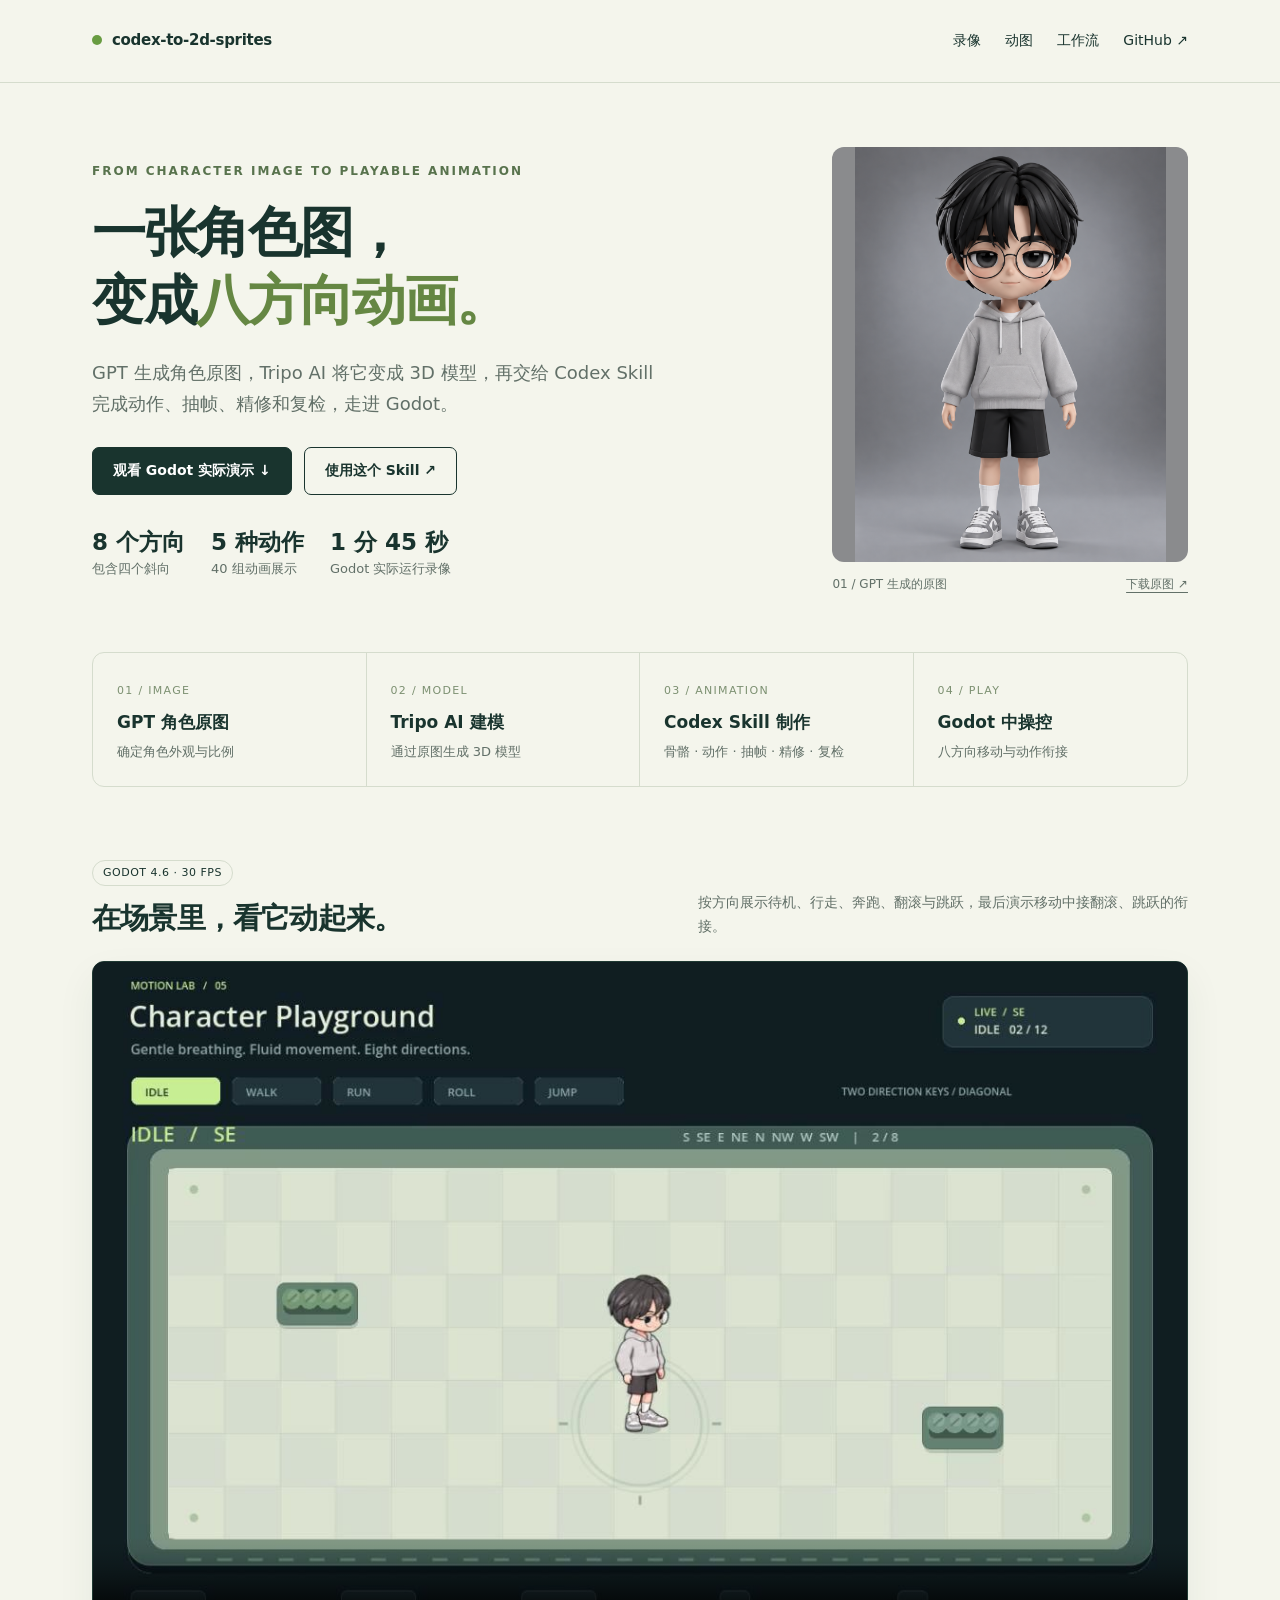
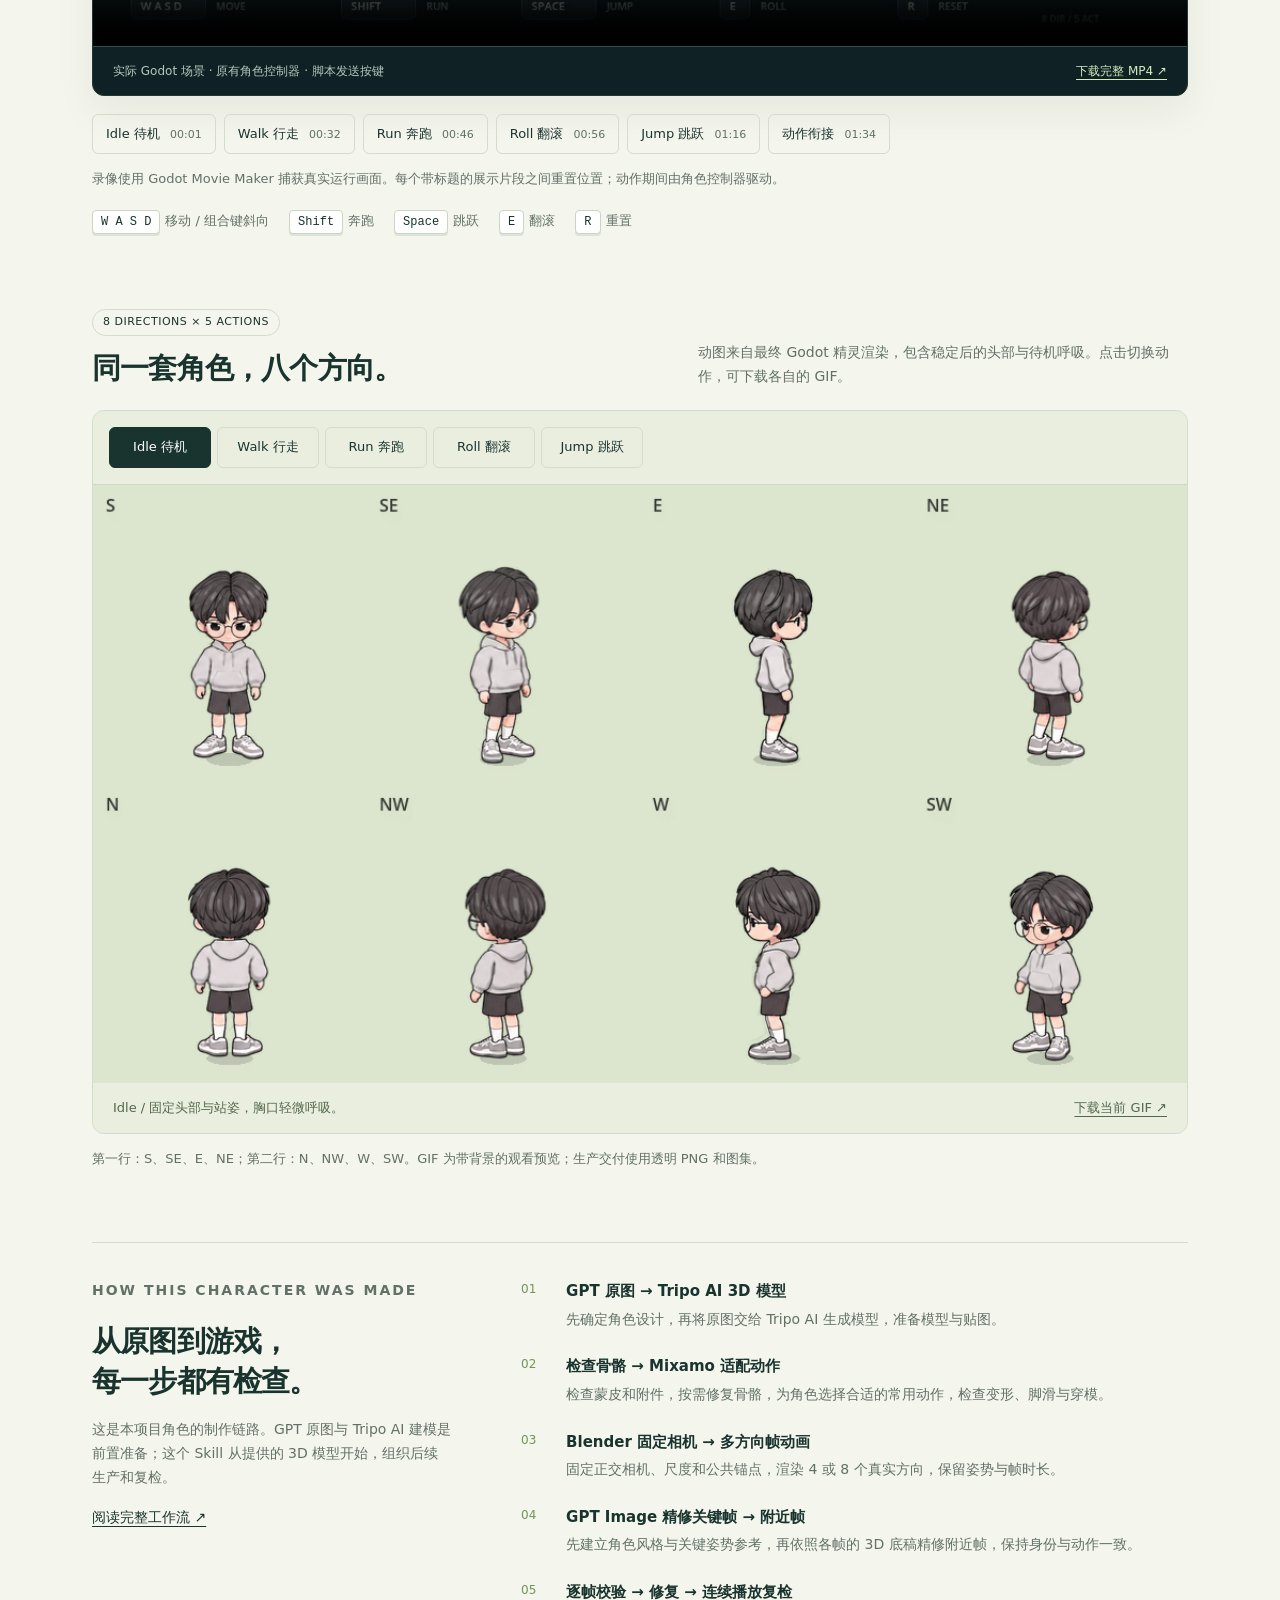
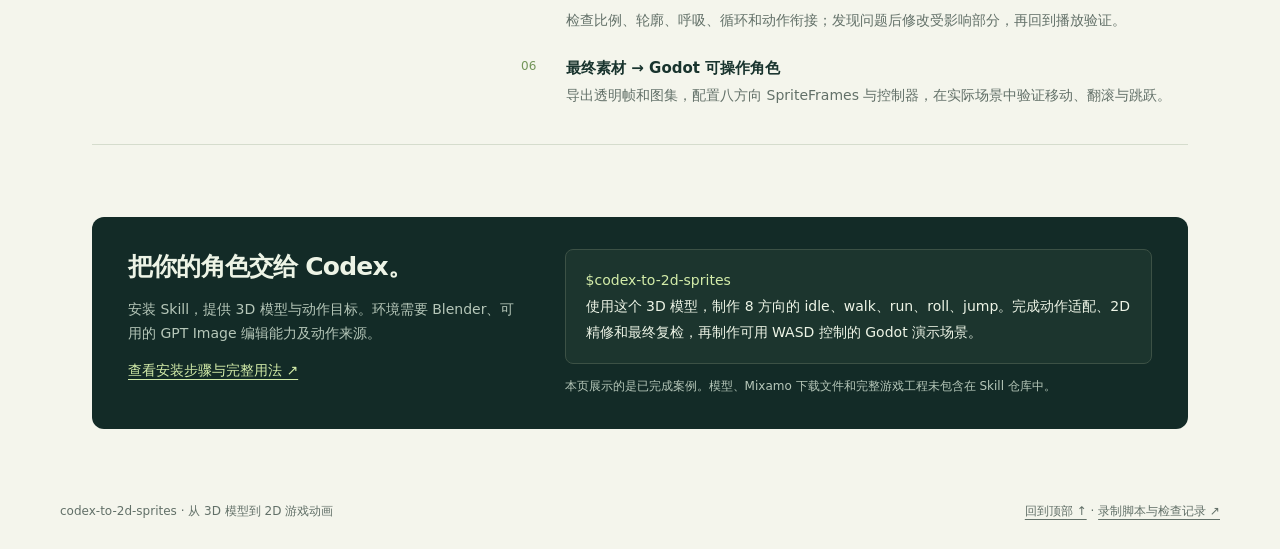
==== docs/index.html @ c80ddc54 "Show GPT-to-Godot workflow with original art, eight-direction GIFs and recorded gameplay" ====
<!doctype html>
<html lang="zh-CN">
<head>
  <meta charset="utf-8">
  <meta name="viewport" content="width=device-width, initial-scale=1">
  <meta name="description" content="从 GPT 角色原图、Tripo AI 3D 模型，到 Codex Skill 制作的八方向动画与 Godot 实际运行录像。">
  <meta name="theme-color" content="#142a27">
  <title>一张角色图，到八方向动画 · codex-to-2d-sprites</title>
  <style>
    :root{color-scheme:light;--paper:#f4f5ec;--ink:#19342e;--muted:#627068;--line:#d5dccd;--green:#c8ee93;--dark:#132b27}
    *{box-sizing:border-box}html{scroll-behavior:smooth;scroll-padding-top:24px}body{margin:0;background:var(--paper);color:var(--ink);font:16px/1.7 system-ui,-apple-system,"Segoe UI","Microsoft YaHei",sans-serif}
    a{color:inherit;text-underline-offset:4px}button,a{-webkit-tap-highlight-color:transparent}button{font:inherit;cursor:pointer}button:focus-visible,a:focus-visible{outline:3px solid #53842b;outline-offset:5px}
    .wrap{max-width:1160px;margin:auto;padding:0 32px}header{border-bottom:1px solid var(--line)}nav{display:flex;align-items:center;justify-content:space-between;gap:20px;min-height:82px}.brand{font-size:15px;font-weight:750;text-decoration:none;letter-spacing:-.3px}.brand span{display:inline-block;width:10px;height:10px;border-radius:50%;background:#689c41;margin-right:10px}nav .links{display:flex;gap:24px;font-size:14px}nav .links a{text-decoration:none}
    .hero{display:grid;grid-template-columns:1.3fr .7fr;align-items:center;gap:80px;padding:64px 0 58px}.eyebrow{font-size:12px;letter-spacing:2px;text-transform:uppercase;font-weight:750;color:#58734d;margin:0 0 18px}h1{font-size:clamp(34px,4.3vw,54px);line-height:1.25;letter-spacing:-2px;margin:0 0 24px;font-weight:760}h1 span{color:#658743}.lead{font-size:18px;color:var(--muted);max-width:580px;margin:0 0 25px}.actions{display:flex;flex-wrap:wrap;gap:12px;margin-top:28px}.button{display:inline-flex;align-items:center;justify-content:center;padding:11px 20px;border:1px solid var(--ink);border-radius:7px;text-decoration:none;font-weight:650;font-size:14px}.button.primary{background:var(--ink);color:white}.button:hover{transform:translateY(-1px)}
    .original{margin:0;position:relative}.original img{display:block;width:100%;max-height:415px;object-fit:contain;border-radius:12px;background:#8a8b8d}.original figcaption{display:flex;justify-content:space-between;gap:12px;font-size:12px;color:var(--muted);padding-top:12px}.facts{display:flex;gap:26px;margin-top:31px;font-size:13px;color:var(--muted)}.facts b{display:block;font-size:23px;line-height:1.4;color:var(--ink);font-weight:700}
    .pipeline{display:grid;grid-template-columns:repeat(4,1fr);border:1px solid var(--line);border-radius:12px;margin-bottom:70px;overflow:hidden}.step{padding:22px 24px;border-right:1px solid var(--line)}.step:last-child{border:0}.step small{font-size:11px;color:#7c9071;letter-spacing:1.3px}.step h3{font-size:17px;margin:5px 0}.step p{font-size:13px;color:var(--muted);margin:0}
    section{margin-bottom:72px}.section-head{display:flex;align-items:end;justify-content:space-between;gap:24px;margin-bottom:22px}h2{font-size:29px;letter-spacing:-.8px;line-height:1.4;margin:0}.section-head p{color:var(--muted);font-size:14px;margin:0;max-width:490px}.badge{display:inline-block;border:1px solid var(--line);border-radius:30px;padding:3px 10px;font-size:11px;letter-spacing:.5px;margin-bottom:12px}
    .player{overflow:hidden;background:#102126;border-radius:12px;border:1px solid #1f3932;box-shadow:0 16px 38px #183c2810}video{display:block;width:100%;aspect-ratio:8/5;background:#102126}.video-bar{display:flex;justify-content:space-between;gap:20px;padding:14px 20px;color:#b5c8bc;font-size:12px;border-top:1px solid #355049}.video-bar a{color:#d4edb9}.chapters{display:flex;flex-wrap:wrap;gap:8px;margin-top:18px}.chapters button,.tabs button{border:1px solid var(--line);background:transparent;color:var(--ink);border-radius:6px;padding:8px 13px;font-size:13px}.chapters button:hover,.tabs button:hover{background:#e6edd9}.chapters button span{color:var(--muted);margin-left:6px;font-size:11px}.note{font-size:13px;color:var(--muted);margin:14px 0 0}
    .gallery{background:#dce5ce;border:1px solid var(--line);border-radius:12px;overflow:hidden}.tabs{display:flex;gap:6px;flex-wrap:wrap;padding:16px;background:#e9eedf;border-bottom:1px solid #cdd9c0}.tabs button{min-width:102px}.tabs button[aria-pressed="true"]{background:var(--ink);color:white;border-color:var(--ink)}.preview{display:block;width:100%;height:auto;aspect-ratio:1024/560;object-fit:contain}.gallery-footer{display:flex;justify-content:space-between;gap:20px;padding:14px 20px;background:#e9eedf;font-size:13px;color:#53684c}.gallery-footer p{margin:0}.keys{display:flex;gap:20px;flex-wrap:wrap;font-size:13px;color:var(--muted);margin-top:20px}kbd{display:inline-block;font:12px ui-monospace,monospace;color:var(--ink);border:1px solid #cbd5c3;background:white;border-radius:4px;padding:4px 8px;box-shadow:0 2px #dde3d6;margin-right:5px}
    .workflow{display:grid;grid-template-columns:.7fr 1.3fr;gap:70px;padding:36px 0;border-top:1px solid var(--line);border-bottom:1px solid var(--line)}.workflow h2{margin-bottom:16px}.workflow p{color:var(--muted);font-size:14px}.workflow ol{list-style:none;padding:0;margin:0;counter-reset:stage}.workflow li{counter-increment:stage;position:relative;padding:0 0 23px 45px;font-size:14px}.workflow li:last-child{padding-bottom:0}.workflow li:before{content:counter(stage,decimal-leading-zero);position:absolute;left:0;top:0;font-size:12px;color:#739559}.workflow li strong{font-size:15px}.workflow li p{margin:3px 0 0}.workflow a{font-size:14px}
    .start{background:var(--dark);color:#edf4e6;border-radius:12px;padding:32px 36px;display:grid;grid-template-columns:.8fr 1.2fr;gap:45px}.start h2{font-size:25px}.start p{color:#b6c7b9;font-size:14px;margin-bottom:0}.prompt{border:1px solid #3c5145;background:#1c352e;border-radius:8px;padding:18px 20px;font-size:14px;line-height:1.85}.prompt code{font:inherit;color:#d3eca9}.start a{color:#d3eca9}.small{font-size:12px!important}.foot{padding:0 0 28px;display:flex;justify-content:space-between;gap:20px;font-size:12px;color:var(--muted)}
    @media(max-width:800px){.wrap{padding:0 22px}.hero{gap:30px;grid-template-columns:1.15fr .85fr;padding:42px 0}.lead{font-size:16px}.facts{gap:18px}.pipeline{grid-template-columns:repeat(2,1fr);margin-bottom:48px}.step:nth-child(2){border-right:0}.step:nth-child(-n+2){border-bottom:1px solid var(--line)}.workflow{gap:32px}.start{gap:25px;padding:28px}.section-head{align-items:start}.section-head p{max-width:360px}section{margin-bottom:50px}}
    @media(max-width:570px){.wrap{padding:0 18px}nav{min-height:70px;gap:10px}.brand{font-size:12px}nav .links{gap:12px;font-size:12px}nav .links .optional{display:none}.hero{grid-template-columns:1fr;gap:32px;padding:34px 0}.original{max-width:300px;margin:auto}.original img{max-height:350px}.facts{justify-content:space-between}.pipeline{margin-bottom:44px}.step{padding:16px}.step h3{font-size:15px}.section-head{display:block}.section-head p{margin-top:10px}h2{font-size:25px}.video-bar{padding:12px;flex-wrap:wrap;gap:5px}.chapters button{padding:7px 9px}.tabs{padding:10px;gap:5px}.tabs button{min-width:0;padding:8px 10px}.gallery-footer{padding:12px;display:block}.gallery-footer a{display:inline-block;margin-top:6px}.keys{gap:12px}.workflow,.start{grid-template-columns:1fr;gap:24px}.start{padding:24px}.foot{flex-direction:column;gap:4px}h1{letter-spacing:-1px}}
    @media(prefers-reduced-motion:reduce){html{scroll-behavior:auto}.button:hover{transform:none}}
  </style>
</head>
<body>
<header><nav class="wrap" aria-label="主导航"><a class="brand" href="#"><span></span>codex-to-2d-sprites</a><div class="links"><a href="#video">录像</a><a href="#animations">动图</a><a class="optional" href="#workflow">工作流</a><a href="https://github.com/zhangrlll/codex-to-2d-sprites">GitHub ↗</a></div></nav></header>
<main class="wrap">
  <div class="hero">
    <div><p class="eyebrow">From character image to playable animation</p><h1>一张角色图，<br>变成<span>八方向动画。</span></h1><p class="lead">GPT 生成角色原图，Tripo AI 将它变成 3D 模型，再交给 Codex Skill 完成动作、抽帧、精修和复检，走进 Godot。</p><div class="actions"><a class="button primary" href="#video">观看 Godot 实际演示 ↓</a><a class="button" href="https://github.com/zhangrlll/codex-to-2d-sprites#2-整个-skill-的用法">使用这个 Skill ↗</a></div><div class="facts"><div><b>8 个方向</b>包含四个斜向</div><div><b>5 种动作</b>40 组动画展示</div><div><b>1 分 45 秒</b>Godot 实际运行录像</div></div></div>
    <figure class="original"><a href="media/gpt-character-original.png" title="查看 GPT 生成的原图"><img src="media/gpt-character-original.png" width="1086" height="1448" alt="GPT 生成的角色原图：黑发眼镜男孩，灰色卫衣、黑色短裤与运动鞋"></a><figcaption><span>01 / GPT 生成的原图</span><a href="media/gpt-character-original.png" download>下载原图 ↗</a></figcaption></figure>
  </div>
  <div class="pipeline" aria-label="完整制作链路"><div class="step"><small>01 / IMAGE</small><h3>GPT 角色原图</h3><p>确定角色外观与比例</p></div><div class="step"><small>02 / MODEL</small><h3>Tripo AI 建模</h3><p>通过原图生成 3D 模型</p></div><div class="step"><small>03 / ANIMATION</small><h3>Codex Skill 制作</h3><p>骨骼 · 动作 · 抽帧 · 精修 · 复检</p></div><div class="step"><small>04 / PLAY</small><h3>Godot 中操控</h3><p>八方向移动与动作衔接</p></div></div>
  <section id="video" aria-labelledby="video-title">
    <div class="section-head"><div><span class="badge">GODOT 4.6 · 30 FPS</span><h2 id="video-title">在场景里，看它动起来。</h2></div><p>按方向展示待机、行走、奔跑、翻滚与跳跃，最后演示移动中接翻滚、跳跃的衔接。</p></div>
    <div class="player"><video id="demo-video" controls playsinline preload="metadata" poster="media/godot-poster.jpg" aria-label="Godot 八方向五动作演示录像"><source src="media/godot-eight-directions.mp4" type="video/mp4">浏览器无法播放时，请<a href="media/godot-eight-directions.mp4">下载 MP4 录像</a>。</video><div class="video-bar"><span>实际 Godot 场景 · 原有角色控制器 · 脚本发送按键</span><a href="media/godot-eight-directions.mp4" download>下载完整 MP4 ↗</a></div></div>
    <div class="chapters" aria-label="跳转到录像章节"><button data-seek="1.467">Idle 待机 <span>00:01</span></button><button data-seek="32.133">Walk 行走 <span>00:32</span></button><button data-seek="46.8">Run 奔跑 <span>00:46</span></button><button data-seek="56.667">Roll 翻滚 <span>00:56</span></button><button data-seek="76.133">Jump 跳跃 <span>01:16</span></button><button data-seek="94">动作衔接 <span>01:34</span></button></div>
    <p class="note" id="video-note" aria-live="polite">录像使用 Godot Movie Maker 捕获真实运行画面。每个带标题的展示片段之间重置位置；动作期间由角色控制器驱动。</p>
    <div class="keys" aria-label="Godot 场景操作说明"><span><kbd>W A S D</kbd>移动 / 组合键斜向</span><span><kbd>Shift</kbd>奔跑</span><span><kbd>Space</kbd>跳跃</span><span><kbd>E</kbd>翻滚</span><span><kbd>R</kbd>重置</span></div>
  </section>
  <section id="animations" aria-labelledby="animation-title">
    <div class="section-head"><div><span class="badge">8 DIRECTIONS × 5 ACTIONS</span><h2 id="animation-title">同一套角色，八个方向。</h2></div><p>动图来自最终 Godot 精灵渲染，包含稳定后的头部与待机呼吸。点击切换动作，可下载各自的 GIF。</p></div>
    <div class="gallery"><div class="tabs" role="group" aria-label="选择预览动作"><button data-action="idle" aria-pressed="true">Idle 待机</button><button data-action="walk" aria-pressed="false">Walk 行走</button><button data-action="run" aria-pressed="false">Run 奔跑</button><button data-action="roll" aria-pressed="false">Roll 翻滚</button><button data-action="jump" aria-pressed="false">Jump 跳跃</button></div><img id="animation-preview" class="preview" src="media/idle-8-directions.gif" width="1024" height="560" alt="Idle 待机动画：S、SE、E、NE、N、NW、W、SW 八个方向" loading="lazy"><div class="gallery-footer"><p id="animation-note" aria-live="polite">Idle / 固定头部与站姿，胸口轻微呼吸。</p><a id="gif-download" href="media/idle-8-directions.gif" download>下载当前 GIF ↗</a></div></div>
    <p class="note">第一行：S、SE、E、NE；第二行：N、NW、W、SW。GIF 为带背景的观看预览；生产交付使用透明 PNG 和图集。</p>
    <noscript><p>查看其他动图：<a href="media/walk-8-directions.gif">行走</a> · <a href="media/run-8-directions.gif">奔跑</a> · <a href="media/roll-8-directions.gif">翻滚</a> · <a href="media/jump-8-directions.gif">跳跃</a></p></noscript>
  </section>
  <section class="workflow" id="workflow" aria-labelledby="workflow-title"><div><p class="eyebrow">How this character was made</p><h2 id="workflow-title">从原图到游戏，<br>每一步都有检查。</h2><p>这是本项目角色的制作链路。GPT 原图与 Tripo AI 建模是前置准备；这个 Skill 从提供的 3D 模型开始，组织后续生产和复检。</p><a href="https://github.com/zhangrlll/codex-to-2d-sprites#1-整个-skill-的工作流程">阅读完整工作流 ↗</a></div><ol><li><strong>GPT 原图 → Tripo AI 3D 模型</strong><p>先确定角色设计，再将原图交给 Tripo AI 生成模型，准备模型与贴图。</p></li><li><strong>检查骨骼 → Mixamo 适配动作</strong><p>检查蒙皮和附件，按需修复骨骼，为角色选择合适的常用动作，检查变形、脚滑与穿模。</p></li><li><strong>Blender 固定相机 → 多方向帧动画</strong><p>固定正交相机、尺度和公共锚点，渲染 4 或 8 个真实方向，保留姿势与帧时长。</p></li><li><strong>GPT Image 精修关键帧 → 附近帧</strong><p>先建立角色风格与关键姿势参考，再依照各帧的 3D 底稿精修附近帧，保持身份与动作一致。</p></li><li><strong>逐帧校验 → 修复 → 连续播放复检</strong><p>检查比例、轮廓、呼吸、循环和动作衔接；发现问题后修改受影响部分，再回到播放验证。</p></li><li><strong>最终素材 → Godot 可操作角色</strong><p>导出透明帧和图集，配置八方向 SpriteFrames 与控制器，在实际场景中验证移动、翻滚与跳跃。</p></li></ol></section>
  <section class="start" id="use"><div><h2>把你的角色交给 Codex。</h2><p>安装 Skill，提供 3D 模型与动作目标。环境需要 Blender、可用的 GPT Image 编辑能力及动作来源。</p><p><a href="https://github.com/zhangrlll/codex-to-2d-sprites#2-整个-skill-的用法">查看安装步骤与完整用法 ↗</a></p></div><div><div class="prompt"><code>$codex-to-2d-sprites</code><br>使用这个 3D 模型，制作 8 方向的 idle、walk、run、roll、jump。完成动作适配、2D 精修和最终复检，再制作可用 WASD 控制的 Godot 演示场景。</div><p class="small">本页展示的是已完成案例。模型、Mixamo 下载文件和完整游戏工程未包含在 Skill 仓库中。</p></div></section>
</main>
<footer class="wrap foot"><span>codex-to-2d-sprites · 从 3D 模型到 2D 游戏动画</span><span><a href="#">回到顶部 ↑</a> · <a href="https://github.com/zhangrlll/codex-to-2d-sprites/tree/main/examples/recording">录制脚本与检查记录 ↗</a></span></footer>
<script>
  const video = document.getElementById('demo-video');
  for (const button of document.querySelectorAll('[data-seek]')) {
    button.addEventListener('click', () => {
      const seek = () => { video.currentTime = Number(button.dataset.seek); video.play().catch(() => { document.getElementById('video-note').textContent = '已跳转到所选章节，点击视频播放按钮即可观看。'; }); };
      if (video.readyState >= 1) seek(); else { video.addEventListener('loadedmetadata', seek, {once: true}); video.load(); }
    });
  }
  const names = {idle:'Idle 待机',walk:'Walk 行走',run:'Run 奔跑',roll:'Roll 翻滚',jump:'Jump 跳跃'};
  const notes = {idle:'Idle / 固定头部与站姿，胸口轻微呼吸。',walk:'Walk / 八方向步态，稳定头部比例与颈部连接。',run:'Run / 八方向奔跑，保留原始动作节奏。',roll:'Roll / 完整翻滚动作；移动中的精简衔接见录像。',jump:'Jump / 起跳、腾空与落地；移动中的精简衔接见录像。'};
  for (const button of document.querySelectorAll('[data-action]')) {
    button.addEventListener('click', () => {
      const action = button.dataset.action;
      for (const item of document.querySelectorAll('[data-action]')) item.setAttribute('aria-pressed', String(item === button));
      const preview = document.getElementById('animation-preview');
      preview.src = `media/${action}-8-directions.gif`;
      preview.alt = `${names[action]}动画：S、SE、E、NE、N、NW、W、SW 八个方向`;
      document.getElementById('animation-note').textContent = notes[action];
      document.getElementById('gif-download').href = preview.src;
    });
  }
</script>
</body>
</html>
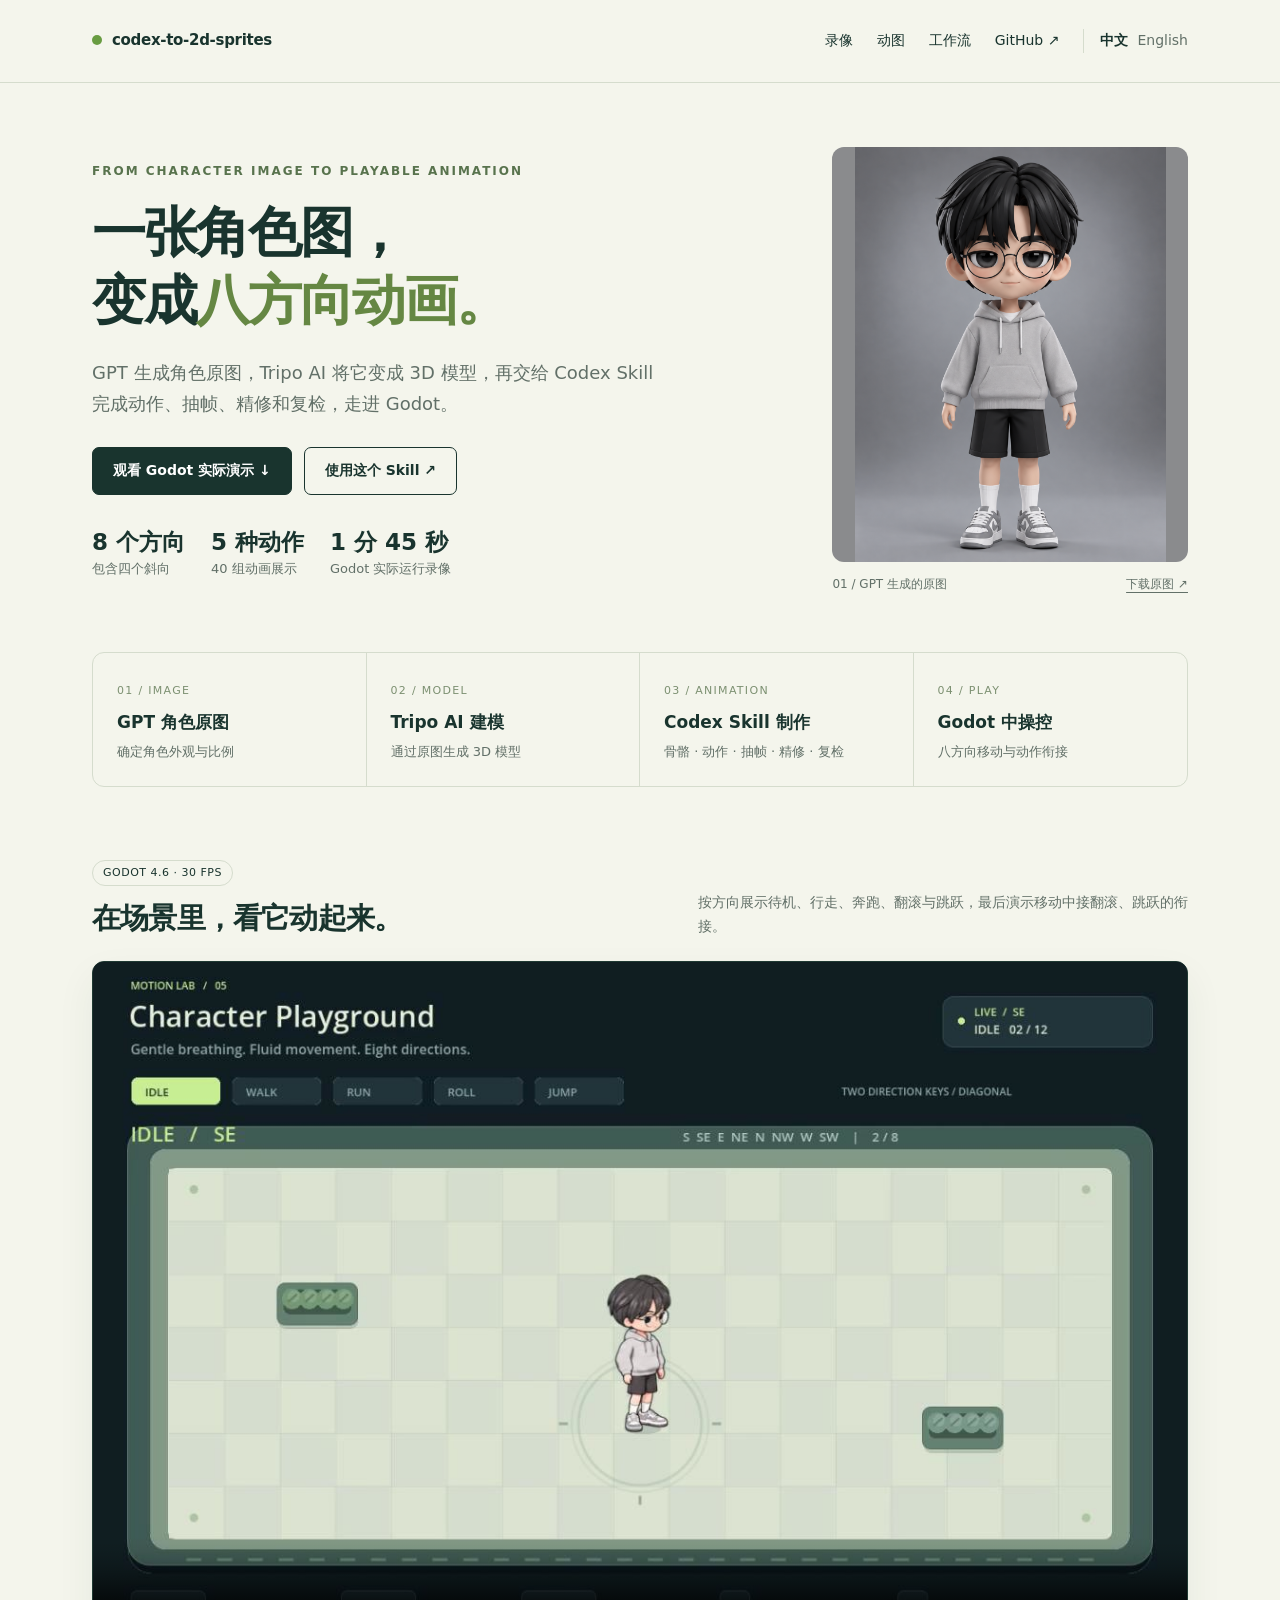
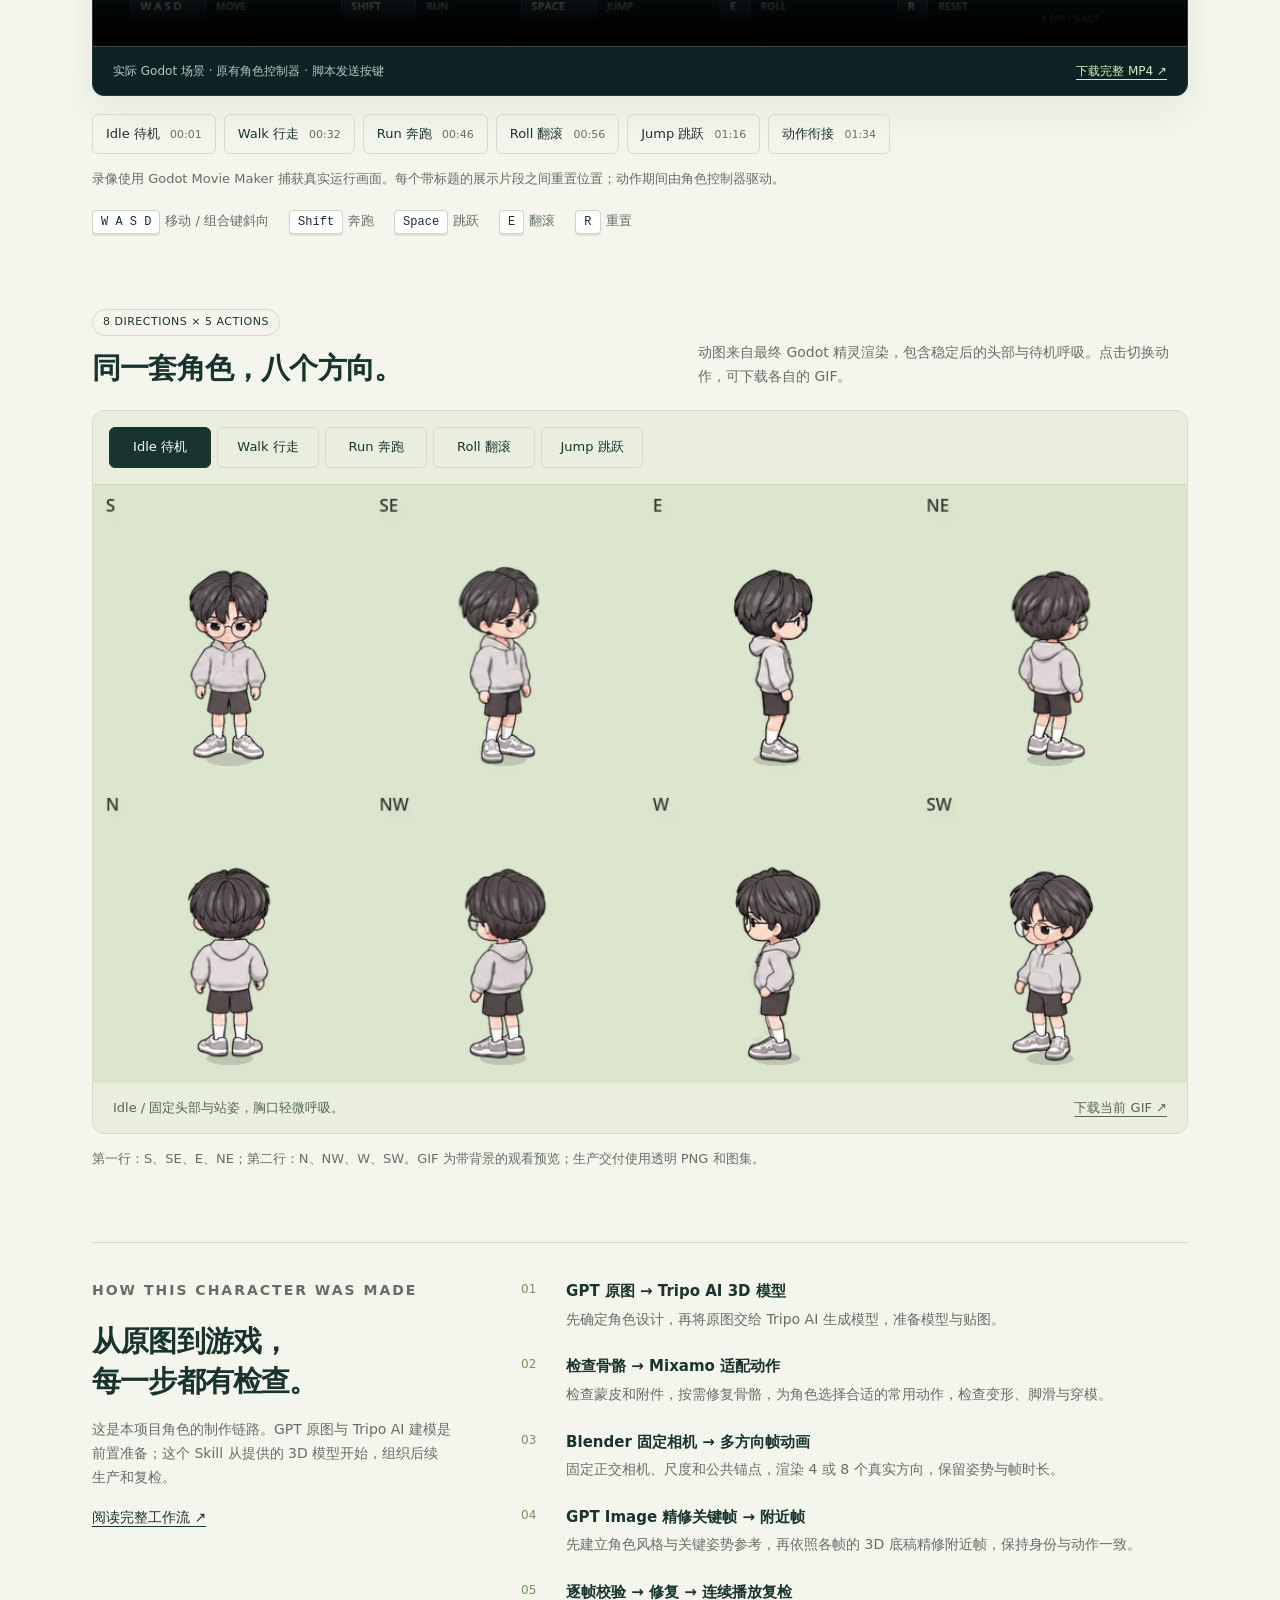
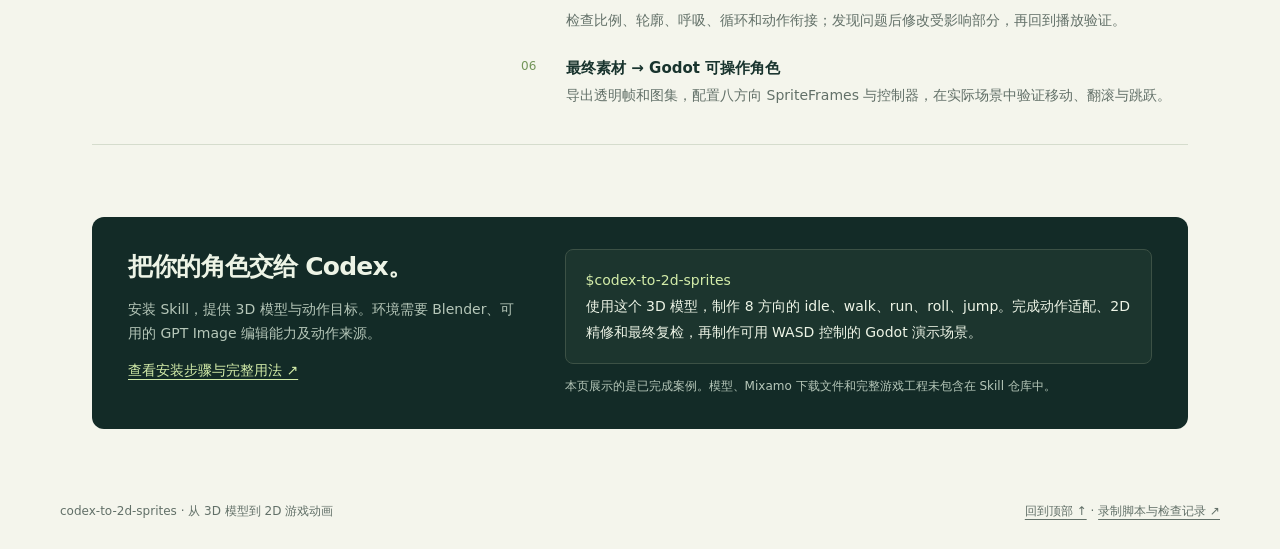
==== commit f5a0727b: "Add English showcase and documentation with Chinese-English language switching" ====
--- a/docs/index.html
+++ b/docs/index.html
@@ -6,26 +6,13 @@
   <meta name="description" content="从 GPT 角色原图、Tripo AI 3D 模型，到 Codex Skill 制作的八方向动画与 Godot 实际运行录像。">
   <meta name="theme-color" content="#142a27">
   <title>一张角色图，到八方向动画 · codex-to-2d-sprites</title>
-  <style>
-    :root{color-scheme:light;--paper:#f4f5ec;--ink:#19342e;--muted:#627068;--line:#d5dccd;--green:#c8ee93;--dark:#132b27}
-    *{box-sizing:border-box}html{scroll-behavior:smooth;scroll-padding-top:24px}body{margin:0;background:var(--paper);color:var(--ink);font:16px/1.7 system-ui,-apple-system,"Segoe UI","Microsoft YaHei",sans-serif}
-    a{color:inherit;text-underline-offset:4px}button,a{-webkit-tap-highlight-color:transparent}button{font:inherit;cursor:pointer}button:focus-visible,a:focus-visible{outline:3px solid #53842b;outline-offset:5px}
-    .wrap{max-width:1160px;margin:auto;padding:0 32px}header{border-bottom:1px solid var(--line)}nav{display:flex;align-items:center;justify-content:space-between;gap:20px;min-height:82px}.brand{font-size:15px;font-weight:750;text-decoration:none;letter-spacing:-.3px}.brand span{display:inline-block;width:10px;height:10px;border-radius:50%;background:#689c41;margin-right:10px}nav .links{display:flex;gap:24px;font-size:14px}nav .links a{text-decoration:none}
-    .hero{display:grid;grid-template-columns:1.3fr .7fr;align-items:center;gap:80px;padding:64px 0 58px}.eyebrow{font-size:12px;letter-spacing:2px;text-transform:uppercase;font-weight:750;color:#58734d;margin:0 0 18px}h1{font-size:clamp(34px,4.3vw,54px);line-height:1.25;letter-spacing:-2px;margin:0 0 24px;font-weight:760}h1 span{color:#658743}.lead{font-size:18px;color:var(--muted);max-width:580px;margin:0 0 25px}.actions{display:flex;flex-wrap:wrap;gap:12px;margin-top:28px}.button{display:inline-flex;align-items:center;justify-content:center;padding:11px 20px;border:1px solid var(--ink);border-radius:7px;text-decoration:none;font-weight:650;font-size:14px}.button.primary{background:var(--ink);color:white}.button:hover{transform:translateY(-1px)}
-    .original{margin:0;position:relative}.original img{display:block;width:100%;max-height:415px;object-fit:contain;border-radius:12px;background:#8a8b8d}.original figcaption{display:flex;justify-content:space-between;gap:12px;font-size:12px;color:var(--muted);padding-top:12px}.facts{display:flex;gap:26px;margin-top:31px;font-size:13px;color:var(--muted)}.facts b{display:block;font-size:23px;line-height:1.4;color:var(--ink);font-weight:700}
-    .pipeline{display:grid;grid-template-columns:repeat(4,1fr);border:1px solid var(--line);border-radius:12px;margin-bottom:70px;overflow:hidden}.step{padding:22px 24px;border-right:1px solid var(--line)}.step:last-child{border:0}.step small{font-size:11px;color:#7c9071;letter-spacing:1.3px}.step h3{font-size:17px;margin:5px 0}.step p{font-size:13px;color:var(--muted);margin:0}
-    section{margin-bottom:72px}.section-head{display:flex;align-items:end;justify-content:space-between;gap:24px;margin-bottom:22px}h2{font-size:29px;letter-spacing:-.8px;line-height:1.4;margin:0}.section-head p{color:var(--muted);font-size:14px;margin:0;max-width:490px}.badge{display:inline-block;border:1px solid var(--line);border-radius:30px;padding:3px 10px;font-size:11px;letter-spacing:.5px;margin-bottom:12px}
-    .player{overflow:hidden;background:#102126;border-radius:12px;border:1px solid #1f3932;box-shadow:0 16px 38px #183c2810}video{display:block;width:100%;aspect-ratio:8/5;background:#102126}.video-bar{display:flex;justify-content:space-between;gap:20px;padding:14px 20px;color:#b5c8bc;font-size:12px;border-top:1px solid #355049}.video-bar a{color:#d4edb9}.chapters{display:flex;flex-wrap:wrap;gap:8px;margin-top:18px}.chapters button,.tabs button{border:1px solid var(--line);background:transparent;color:var(--ink);border-radius:6px;padding:8px 13px;font-size:13px}.chapters button:hover,.tabs button:hover{background:#e6edd9}.chapters button span{color:var(--muted);margin-left:6px;font-size:11px}.note{font-size:13px;color:var(--muted);margin:14px 0 0}
-    .gallery{background:#dce5ce;border:1px solid var(--line);border-radius:12px;overflow:hidden}.tabs{display:flex;gap:6px;flex-wrap:wrap;padding:16px;background:#e9eedf;border-bottom:1px solid #cdd9c0}.tabs button{min-width:102px}.tabs button[aria-pressed="true"]{background:var(--ink);color:white;border-color:var(--ink)}.preview{display:block;width:100%;height:auto;aspect-ratio:1024/560;object-fit:contain}.gallery-footer{display:flex;justify-content:space-between;gap:20px;padding:14px 20px;background:#e9eedf;font-size:13px;color:#53684c}.gallery-footer p{margin:0}.keys{display:flex;gap:20px;flex-wrap:wrap;font-size:13px;color:var(--muted);margin-top:20px}kbd{display:inline-block;font:12px ui-monospace,monospace;color:var(--ink);border:1px solid #cbd5c3;background:white;border-radius:4px;padding:4px 8px;box-shadow:0 2px #dde3d6;margin-right:5px}
-    .workflow{display:grid;grid-template-columns:.7fr 1.3fr;gap:70px;padding:36px 0;border-top:1px solid var(--line);border-bottom:1px solid var(--line)}.workflow h2{margin-bottom:16px}.workflow p{color:var(--muted);font-size:14px}.workflow ol{list-style:none;padding:0;margin:0;counter-reset:stage}.workflow li{counter-increment:stage;position:relative;padding:0 0 23px 45px;font-size:14px}.workflow li:last-child{padding-bottom:0}.workflow li:before{content:counter(stage,decimal-leading-zero);position:absolute;left:0;top:0;font-size:12px;color:#739559}.workflow li strong{font-size:15px}.workflow li p{margin:3px 0 0}.workflow a{font-size:14px}
-    .start{background:var(--dark);color:#edf4e6;border-radius:12px;padding:32px 36px;display:grid;grid-template-columns:.8fr 1.2fr;gap:45px}.start h2{font-size:25px}.start p{color:#b6c7b9;font-size:14px;margin-bottom:0}.prompt{border:1px solid #3c5145;background:#1c352e;border-radius:8px;padding:18px 20px;font-size:14px;line-height:1.85}.prompt code{font:inherit;color:#d3eca9}.start a{color:#d3eca9}.small{font-size:12px!important}.foot{padding:0 0 28px;display:flex;justify-content:space-between;gap:20px;font-size:12px;color:var(--muted)}
-    @media(max-width:800px){.wrap{padding:0 22px}.hero{gap:30px;grid-template-columns:1.15fr .85fr;padding:42px 0}.lead{font-size:16px}.facts{gap:18px}.pipeline{grid-template-columns:repeat(2,1fr);margin-bottom:48px}.step:nth-child(2){border-right:0}.step:nth-child(-n+2){border-bottom:1px solid var(--line)}.workflow{gap:32px}.start{gap:25px;padding:28px}.section-head{align-items:start}.section-head p{max-width:360px}section{margin-bottom:50px}}
-    @media(max-width:570px){.wrap{padding:0 18px}nav{min-height:70px;gap:10px}.brand{font-size:12px}nav .links{gap:12px;font-size:12px}nav .links .optional{display:none}.hero{grid-template-columns:1fr;gap:32px;padding:34px 0}.original{max-width:300px;margin:auto}.original img{max-height:350px}.facts{justify-content:space-between}.pipeline{margin-bottom:44px}.step{padding:16px}.step h3{font-size:15px}.section-head{display:block}.section-head p{margin-top:10px}h2{font-size:25px}.video-bar{padding:12px;flex-wrap:wrap;gap:5px}.chapters button{padding:7px 9px}.tabs{padding:10px;gap:5px}.tabs button{min-width:0;padding:8px 10px}.gallery-footer{padding:12px;display:block}.gallery-footer a{display:inline-block;margin-top:6px}.keys{gap:12px}.workflow,.start{grid-template-columns:1fr;gap:24px}.start{padding:24px}.foot{flex-direction:column;gap:4px}h1{letter-spacing:-1px}}
-    @media(prefers-reduced-motion:reduce){html{scroll-behavior:auto}.button:hover{transform:none}}
-  </style>
+  <link rel="alternate" hreflang="zh-CN" href="index.html">
+  <link rel="alternate" hreflang="en" href="en.html">
+  <link rel="stylesheet" href="site.css">
+  <script src="site.js" defer></script>
 </head>
 <body>
-<header><nav class="wrap" aria-label="主导航"><a class="brand" href="#"><span></span>codex-to-2d-sprites</a><div class="links"><a href="#video">录像</a><a href="#animations">动图</a><a class="optional" href="#workflow">工作流</a><a href="https://github.com/zhangrlll/codex-to-2d-sprites">GitHub ↗</a></div></nav></header>
+<header><nav class="wrap" aria-label="主导航"><a class="brand" href="#"><span></span>codex-to-2d-sprites</a><div class="links"><a href="#video">录像</a><a href="#animations">动图</a><a class="optional" href="#workflow">工作流</a><a href="https://github.com/zhangrlll/codex-to-2d-sprites">GitHub ↗</a><div class="language-switch" role="group" aria-label="语言"><span aria-current="page">中文</span><a href="en.html" lang="en" hreflang="en" data-language>English</a></div></div></nav></header>
 <main class="wrap">
   <div class="hero">
     <div><p class="eyebrow">From character image to playable animation</p><h1>一张角色图，<br>变成<span>八方向动画。</span></h1><p class="lead">GPT 生成角色原图，Tripo AI 将它变成 3D 模型，再交给 Codex Skill 完成动作、抽帧、精修和复检，走进 Godot。</p><div class="actions"><a class="button primary" href="#video">观看 Godot 实际演示 ↓</a><a class="button" href="https://github.com/zhangrlll/codex-to-2d-sprites#2-整个-skill-的用法">使用这个 Skill ↗</a></div><div class="facts"><div><b>8 个方向</b>包含四个斜向</div><div><b>5 种动作</b>40 组动画展示</div><div><b>1 分 45 秒</b>Godot 实际运行录像</div></div></div>
@@ -49,27 +36,5 @@
   <section class="start" id="use"><div><h2>把你的角色交给 Codex。</h2><p>安装 Skill，提供 3D 模型与动作目标。环境需要 Blender、可用的 GPT Image 编辑能力及动作来源。</p><p><a href="https://github.com/zhangrlll/codex-to-2d-sprites#2-整个-skill-的用法">查看安装步骤与完整用法 ↗</a></p></div><div><div class="prompt"><code>$codex-to-2d-sprites</code><br>使用这个 3D 模型，制作 8 方向的 idle、walk、run、roll、jump。完成动作适配、2D 精修和最终复检，再制作可用 WASD 控制的 Godot 演示场景。</div><p class="small">本页展示的是已完成案例。模型、Mixamo 下载文件和完整游戏工程未包含在 Skill 仓库中。</p></div></section>
 </main>
 <footer class="wrap foot"><span>codex-to-2d-sprites · 从 3D 模型到 2D 游戏动画</span><span><a href="#">回到顶部 ↑</a> · <a href="https://github.com/zhangrlll/codex-to-2d-sprites/tree/main/examples/recording">录制脚本与检查记录 ↗</a></span></footer>
-<script>
-  const video = document.getElementById('demo-video');
-  for (const button of document.querySelectorAll('[data-seek]')) {
-    button.addEventListener('click', () => {
-      const seek = () => { video.currentTime = Number(button.dataset.seek); video.play().catch(() => { document.getElementById('video-note').textContent = '已跳转到所选章节，点击视频播放按钮即可观看。'; }); };
-      if (video.readyState >= 1) seek(); else { video.addEventListener('loadedmetadata', seek, {once: true}); video.load(); }
-    });
-  }
-  const names = {idle:'Idle 待机',walk:'Walk 行走',run:'Run 奔跑',roll:'Roll 翻滚',jump:'Jump 跳跃'};
-  const notes = {idle:'Idle / 固定头部与站姿，胸口轻微呼吸。',walk:'Walk / 八方向步态，稳定头部比例与颈部连接。',run:'Run / 八方向奔跑，保留原始动作节奏。',roll:'Roll / 完整翻滚动作；移动中的精简衔接见录像。',jump:'Jump / 起跳、腾空与落地；移动中的精简衔接见录像。'};
-  for (const button of document.querySelectorAll('[data-action]')) {
-    button.addEventListener('click', () => {
-      const action = button.dataset.action;
-      for (const item of document.querySelectorAll('[data-action]')) item.setAttribute('aria-pressed', String(item === button));
-      const preview = document.getElementById('animation-preview');
-      preview.src = `media/${action}-8-directions.gif`;
-      preview.alt = `${names[action]}动画：S、SE、E、NE、N、NW、W、SW 八个方向`;
-      document.getElementById('animation-note').textContent = notes[action];
-      document.getElementById('gif-download').href = preview.src;
-    });
-  }
-</script>
 </body>
 </html>
--- a/docs/site.css
+++ b/docs/site.css
@@ -0,0 +1,21 @@
+    :root{color-scheme:light;--paper:#f4f5ec;--ink:#19342e;--muted:#627068;--line:#d5dccd;--green:#c8ee93;--dark:#132b27}
+    *{box-sizing:border-box}html{scroll-behavior:smooth;scroll-padding-top:24px}body{margin:0;background:var(--paper);color:var(--ink);font:16px/1.7 system-ui,-apple-system,"Segoe UI","Microsoft YaHei",sans-serif}
+    a{color:inherit;text-underline-offset:4px}button,a{-webkit-tap-highlight-color:transparent}button{font:inherit;cursor:pointer}button:focus-visible,a:focus-visible{outline:3px solid #53842b;outline-offset:5px}
+    .wrap{max-width:1160px;margin:auto;padding:0 32px}header{border-bottom:1px solid var(--line)}nav{display:flex;align-items:center;justify-content:space-between;gap:20px;min-height:82px}.brand{font-size:15px;font-weight:750;text-decoration:none;letter-spacing:-.3px}.brand span{display:inline-block;width:10px;height:10px;border-radius:50%;background:#689c41;margin-right:10px}nav .links{display:flex;gap:24px;font-size:14px}nav .links a{text-decoration:none}
+    .hero{display:grid;grid-template-columns:1.3fr .7fr;align-items:center;gap:80px;padding:64px 0 58px}.eyebrow{font-size:12px;letter-spacing:2px;text-transform:uppercase;font-weight:750;color:#58734d;margin:0 0 18px}h1{font-size:clamp(34px,4.3vw,54px);line-height:1.25;letter-spacing:-2px;margin:0 0 24px;font-weight:760}h1 span{color:#658743}.lead{font-size:18px;color:var(--muted);max-width:580px;margin:0 0 25px}.actions{display:flex;flex-wrap:wrap;gap:12px;margin-top:28px}.button{display:inline-flex;align-items:center;justify-content:center;padding:11px 20px;border:1px solid var(--ink);border-radius:7px;text-decoration:none;font-weight:650;font-size:14px}.button.primary{background:var(--ink);color:white}.button:hover{transform:translateY(-1px)}
+    .original{margin:0;position:relative}.original img{display:block;width:100%;max-height:415px;object-fit:contain;border-radius:12px;background:#8a8b8d}.original figcaption{display:flex;justify-content:space-between;gap:12px;font-size:12px;color:var(--muted);padding-top:12px}.facts{display:flex;gap:26px;margin-top:31px;font-size:13px;color:var(--muted)}.facts b{display:block;font-size:23px;line-height:1.4;color:var(--ink);font-weight:700}
+    .pipeline{display:grid;grid-template-columns:repeat(4,1fr);border:1px solid var(--line);border-radius:12px;margin-bottom:70px;overflow:hidden}.step{padding:22px 24px;border-right:1px solid var(--line)}.step:last-child{border:0}.step small{font-size:11px;color:#7c9071;letter-spacing:1.3px}.step h3{font-size:17px;margin:5px 0}.step p{font-size:13px;color:var(--muted);margin:0}
+    section{margin-bottom:72px}.section-head{display:flex;align-items:end;justify-content:space-between;gap:24px;margin-bottom:22px}h2{font-size:29px;letter-spacing:-.8px;line-height:1.4;margin:0}.section-head p{color:var(--muted);font-size:14px;margin:0;max-width:490px}.badge{display:inline-block;border:1px solid var(--line);border-radius:30px;padding:3px 10px;font-size:11px;letter-spacing:.5px;margin-bottom:12px}
+    .player{overflow:hidden;background:#102126;border-radius:12px;border:1px solid #1f3932;box-shadow:0 16px 38px #183c2810}video{display:block;width:100%;aspect-ratio:8/5;background:#102126}.video-bar{display:flex;justify-content:space-between;gap:20px;padding:14px 20px;color:#b5c8bc;font-size:12px;border-top:1px solid #355049}.video-bar a{color:#d4edb9}.chapters{display:flex;flex-wrap:wrap;gap:8px;margin-top:18px}.chapters button,.tabs button{border:1px solid var(--line);background:transparent;color:var(--ink);border-radius:6px;padding:8px 13px;font-size:13px}.chapters button:hover,.tabs button:hover{background:#e6edd9}.chapters button span{color:var(--muted);margin-left:6px;font-size:11px}.note{font-size:13px;color:var(--muted);margin:14px 0 0}
+    .gallery{background:#dce5ce;border:1px solid var(--line);border-radius:12px;overflow:hidden}.tabs{display:flex;gap:6px;flex-wrap:wrap;padding:16px;background:#e9eedf;border-bottom:1px solid #cdd9c0}.tabs button{min-width:102px}.tabs button[aria-pressed="true"]{background:var(--ink);color:white;border-color:var(--ink)}.preview{display:block;width:100%;height:auto;aspect-ratio:1024/560;object-fit:contain}.gallery-footer{display:flex;justify-content:space-between;gap:20px;padding:14px 20px;background:#e9eedf;font-size:13px;color:#53684c}.gallery-footer p{margin:0}.keys{display:flex;gap:20px;flex-wrap:wrap;font-size:13px;color:var(--muted);margin-top:20px}kbd{display:inline-block;font:12px ui-monospace,monospace;color:var(--ink);border:1px solid #cbd5c3;background:white;border-radius:4px;padding:4px 8px;box-shadow:0 2px #dde3d6;margin-right:5px}
+    .workflow{display:grid;grid-template-columns:.7fr 1.3fr;gap:70px;padding:36px 0;border-top:1px solid var(--line);border-bottom:1px solid var(--line)}.workflow h2{margin-bottom:16px}.workflow p{color:var(--muted);font-size:14px}.workflow ol{list-style:none;padding:0;margin:0;counter-reset:stage}.workflow li{counter-increment:stage;position:relative;padding:0 0 23px 45px;font-size:14px}.workflow li:last-child{padding-bottom:0}.workflow li:before{content:counter(stage,decimal-leading-zero);position:absolute;left:0;top:0;font-size:12px;color:#739559}.workflow li strong{font-size:15px}.workflow li p{margin:3px 0 0}.workflow a{font-size:14px}
+    .start{background:var(--dark);color:#edf4e6;border-radius:12px;padding:32px 36px;display:grid;grid-template-columns:.8fr 1.2fr;gap:45px}.start h2{font-size:25px}.start p{color:#b6c7b9;font-size:14px;margin-bottom:0}.prompt{border:1px solid #3c5145;background:#1c352e;border-radius:8px;padding:18px 20px;font-size:14px;line-height:1.85}.prompt code{font:inherit;color:#d3eca9}.start a{color:#d3eca9}.small{font-size:12px!important}.foot{padding:0 0 28px;display:flex;justify-content:space-between;gap:20px;font-size:12px;color:var(--muted)}
+    @media(max-width:800px){.wrap{padding:0 22px}.hero{gap:30px;grid-template-columns:1.15fr .85fr;padding:42px 0}.lead{font-size:16px}.facts{gap:18px}.pipeline{grid-template-columns:repeat(2,1fr);margin-bottom:48px}.step:nth-child(2){border-right:0}.step:nth-child(-n+2){border-bottom:1px solid var(--line)}.workflow{gap:32px}.start{gap:25px;padding:28px}.section-head{align-items:start}.section-head p{max-width:360px}section{margin-bottom:50px}}
+    @media(max-width:570px){.wrap{padding:0 18px}nav{min-height:70px;gap:10px}.brand{font-size:12px}nav .links{gap:12px;font-size:12px}nav .links .optional{display:none}.hero{grid-template-columns:1fr;gap:32px;padding:34px 0}.original{max-width:300px;margin:auto}.original img{max-height:350px}.facts{justify-content:space-between}.pipeline{margin-bottom:44px}.step{padding:16px}.step h3{font-size:15px}.section-head{display:block}.section-head p{margin-top:10px}h2{font-size:25px}.video-bar{padding:12px;flex-wrap:wrap;gap:5px}.chapters button{padding:7px 9px}.tabs{padding:10px;gap:5px}.tabs button{min-width:0;padding:8px 10px}.gallery-footer{padding:12px;display:block}.gallery-footer a{display:inline-block;margin-top:6px}.keys{gap:12px}.workflow,.start{grid-template-columns:1fr;gap:24px}.start{padding:24px}.foot{flex-direction:column;gap:4px}h1{letter-spacing:-1px}}
+    @media(prefers-reduced-motion:reduce){html{scroll-behavior:auto}.button:hover{transform:none}}
+    .language-switch{display:inline-flex;align-items:center;gap:9px;border-left:1px solid var(--line);padding-left:16px;white-space:nowrap}
+    .language-switch [aria-current="page"]{font-weight:750;color:var(--ink)}
+    .language-switch a{color:var(--muted)}
+    html[lang="en"] h1{font-size:clamp(34px,4vw,49px);letter-spacing:-1.5px}
+    html[lang="en"] .facts b{font-size:21px}
+    @media(max-width:570px){nav{flex-wrap:wrap;padding-top:14px!important;padding-bottom:14px!important}.links{width:100%;justify-content:space-between;flex-wrap:wrap}.language-switch{padding-left:10px}.facts{flex-wrap:wrap}html[lang="en"] h1{letter-spacing:-1px}.original figcaption{flex-wrap:wrap}.section-head>div,.section-head>p{min-width:0}}
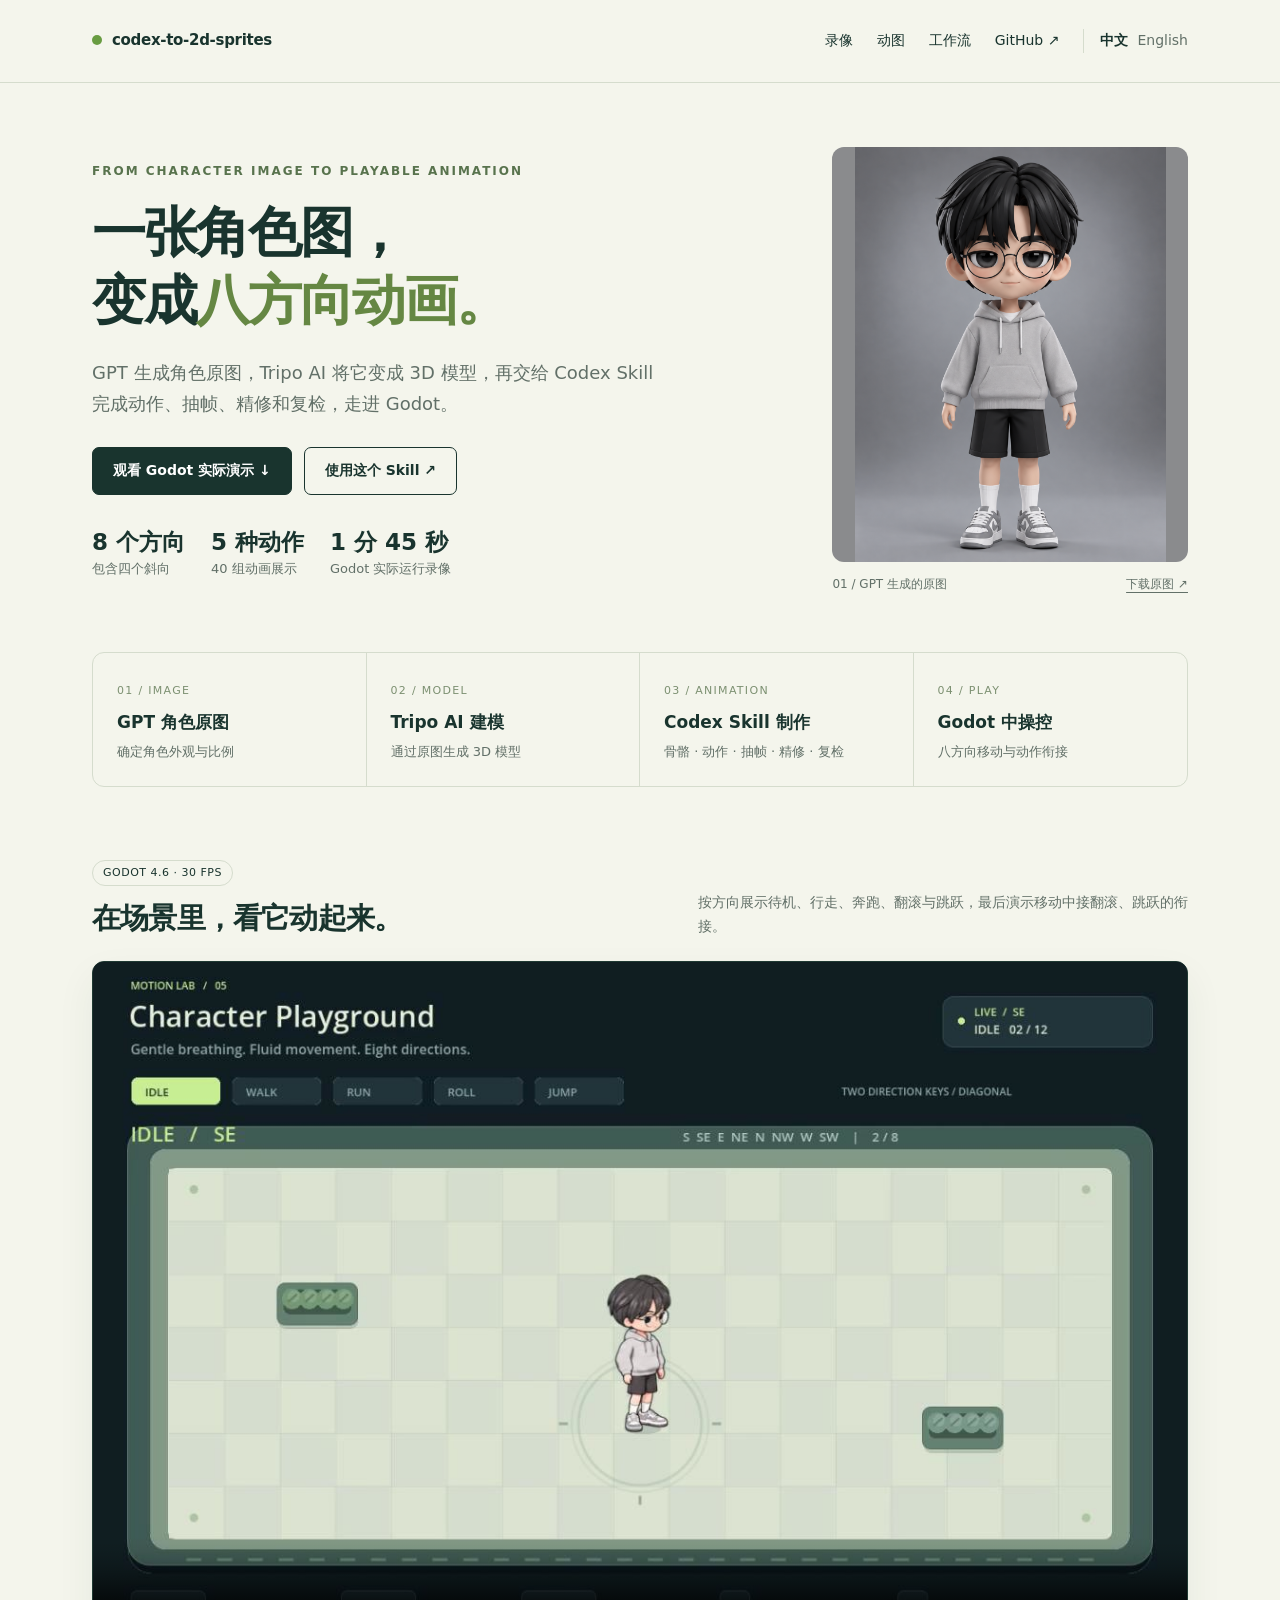
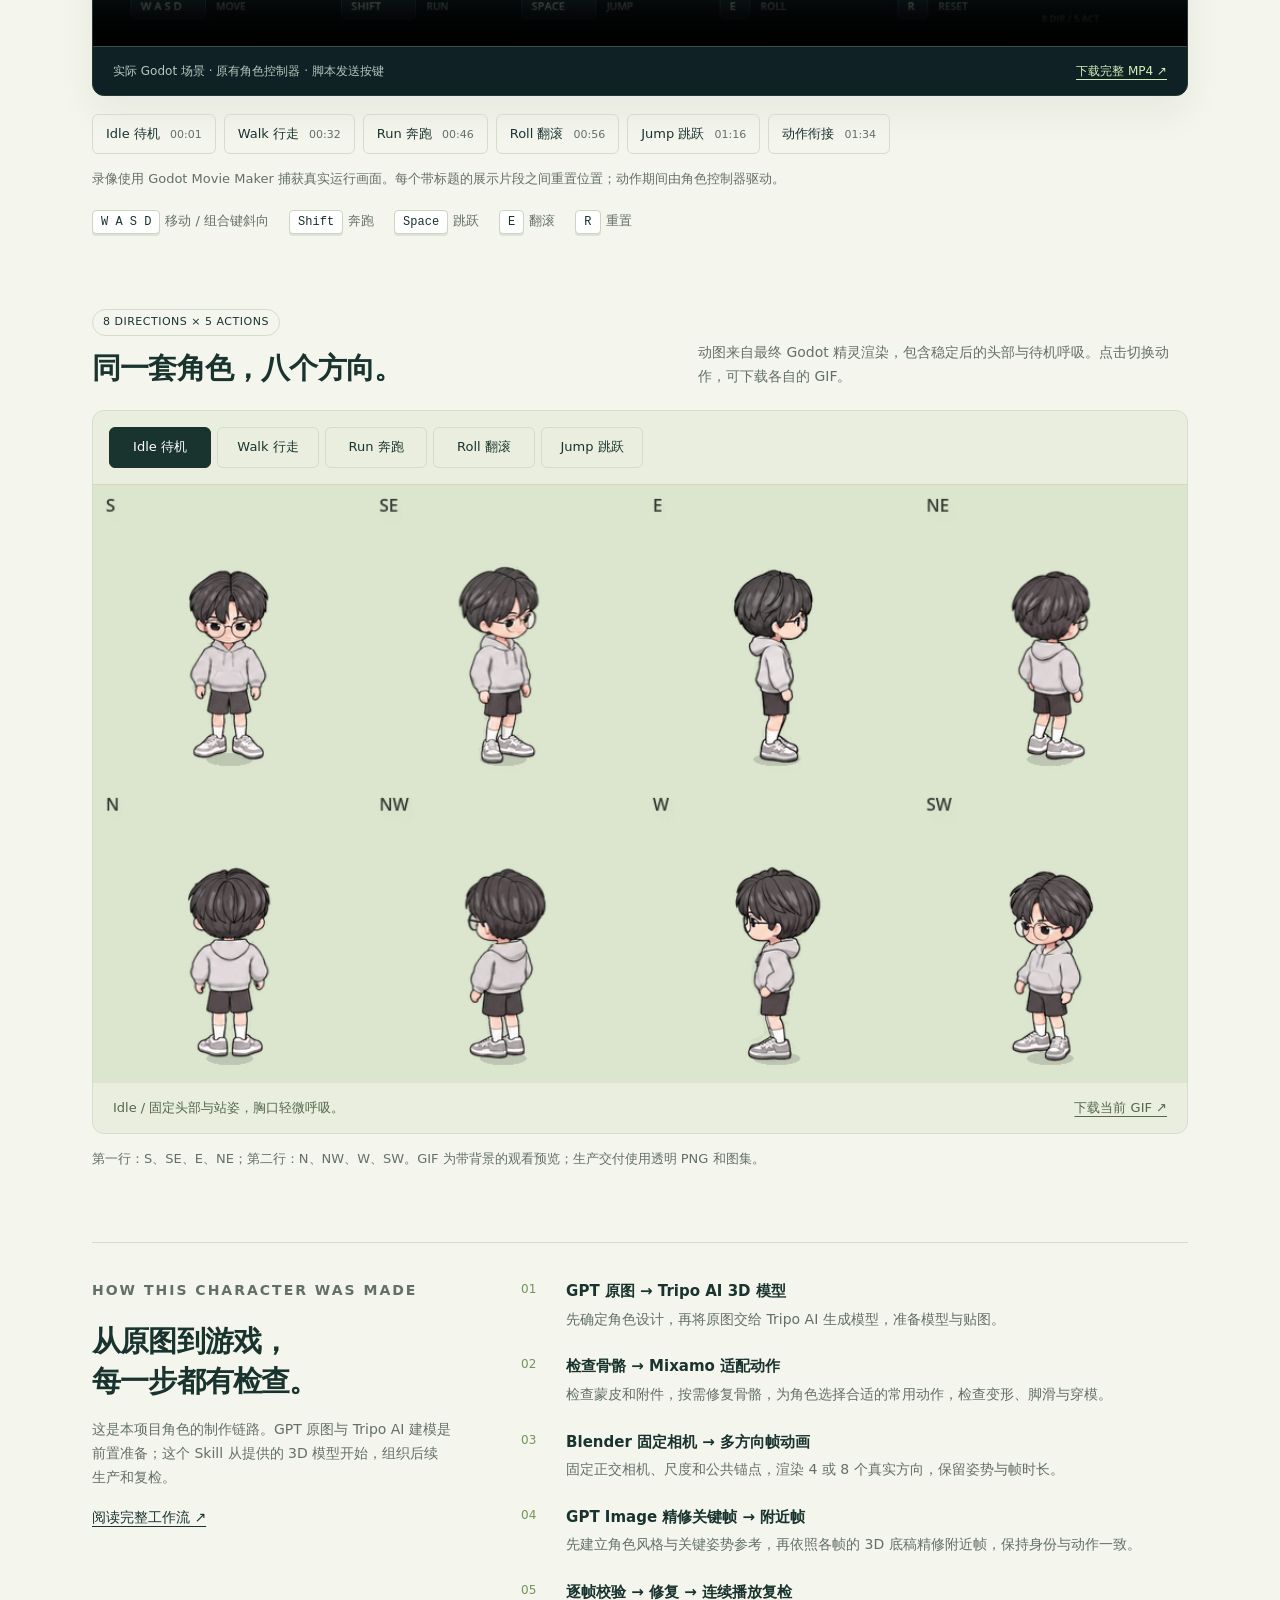
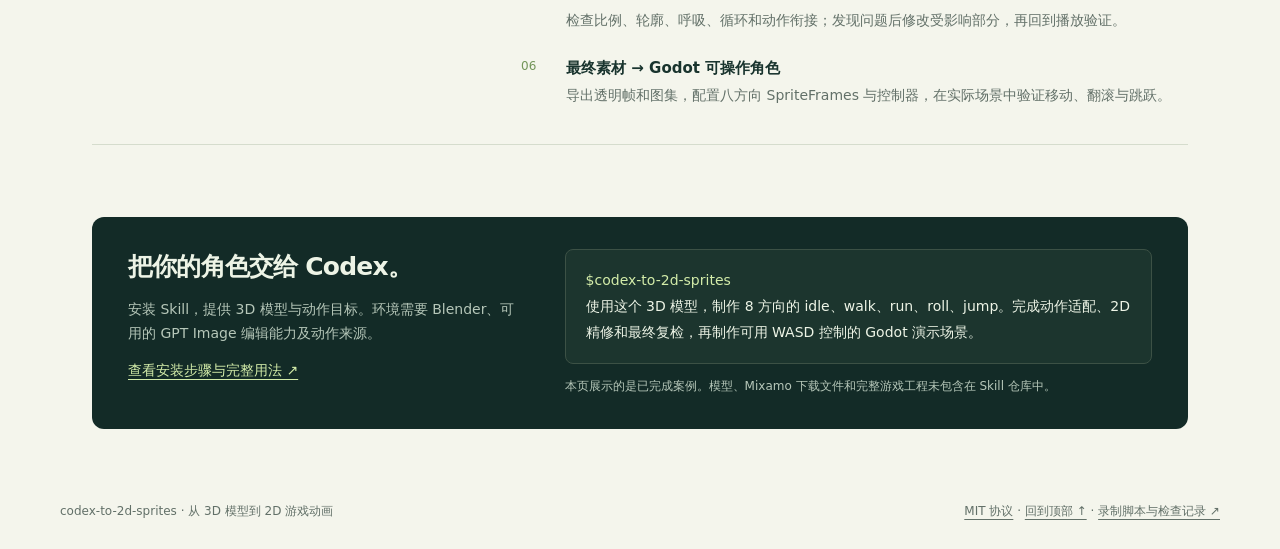
==== commit ab2f7eff: "License the project under MIT and include the license with standalone skill installs" ====
--- a/docs/index.html
+++ b/docs/index.html
@@ -35,6 +35,6 @@
   <section class="workflow" id="workflow" aria-labelledby="workflow-title"><div><p class="eyebrow">How this character was made</p><h2 id="workflow-title">从原图到游戏，<br>每一步都有检查。</h2><p>这是本项目角色的制作链路。GPT 原图与 Tripo AI 建模是前置准备；这个 Skill 从提供的 3D 模型开始，组织后续生产和复检。</p><a href="https://github.com/zhangrlll/codex-to-2d-sprites#1-整个-skill-的工作流程">阅读完整工作流 ↗</a></div><ol><li><strong>GPT 原图 → Tripo AI 3D 模型</strong><p>先确定角色设计，再将原图交给 Tripo AI 生成模型，准备模型与贴图。</p></li><li><strong>检查骨骼 → Mixamo 适配动作</strong><p>检查蒙皮和附件，按需修复骨骼，为角色选择合适的常用动作，检查变形、脚滑与穿模。</p></li><li><strong>Blender 固定相机 → 多方向帧动画</strong><p>固定正交相机、尺度和公共锚点，渲染 4 或 8 个真实方向，保留姿势与帧时长。</p></li><li><strong>GPT Image 精修关键帧 → 附近帧</strong><p>先建立角色风格与关键姿势参考，再依照各帧的 3D 底稿精修附近帧，保持身份与动作一致。</p></li><li><strong>逐帧校验 → 修复 → 连续播放复检</strong><p>检查比例、轮廓、呼吸、循环和动作衔接；发现问题后修改受影响部分，再回到播放验证。</p></li><li><strong>最终素材 → Godot 可操作角色</strong><p>导出透明帧和图集，配置八方向 SpriteFrames 与控制器，在实际场景中验证移动、翻滚与跳跃。</p></li></ol></section>
   <section class="start" id="use"><div><h2>把你的角色交给 Codex。</h2><p>安装 Skill，提供 3D 模型与动作目标。环境需要 Blender、可用的 GPT Image 编辑能力及动作来源。</p><p><a href="https://github.com/zhangrlll/codex-to-2d-sprites#2-整个-skill-的用法">查看安装步骤与完整用法 ↗</a></p></div><div><div class="prompt"><code>$codex-to-2d-sprites</code><br>使用这个 3D 模型，制作 8 方向的 idle、walk、run、roll、jump。完成动作适配、2D 精修和最终复检，再制作可用 WASD 控制的 Godot 演示场景。</div><p class="small">本页展示的是已完成案例。模型、Mixamo 下载文件和完整游戏工程未包含在 Skill 仓库中。</p></div></section>
 </main>
-<footer class="wrap foot"><span>codex-to-2d-sprites · 从 3D 模型到 2D 游戏动画</span><span><a href="#">回到顶部 ↑</a> · <a href="https://github.com/zhangrlll/codex-to-2d-sprites/tree/main/examples/recording">录制脚本与检查记录 ↗</a></span></footer>
+<footer class="wrap foot"><span>codex-to-2d-sprites · 从 3D 模型到 2D 游戏动画</span><span><a href="https://github.com/zhangrlll/codex-to-2d-sprites/blob/main/LICENSE">MIT 协议</a> · <a href="#">回到顶部 ↑</a> · <a href="https://github.com/zhangrlll/codex-to-2d-sprites/tree/main/examples/recording">录制脚本与检查记录 ↗</a></span></footer>
 </body>
 </html>
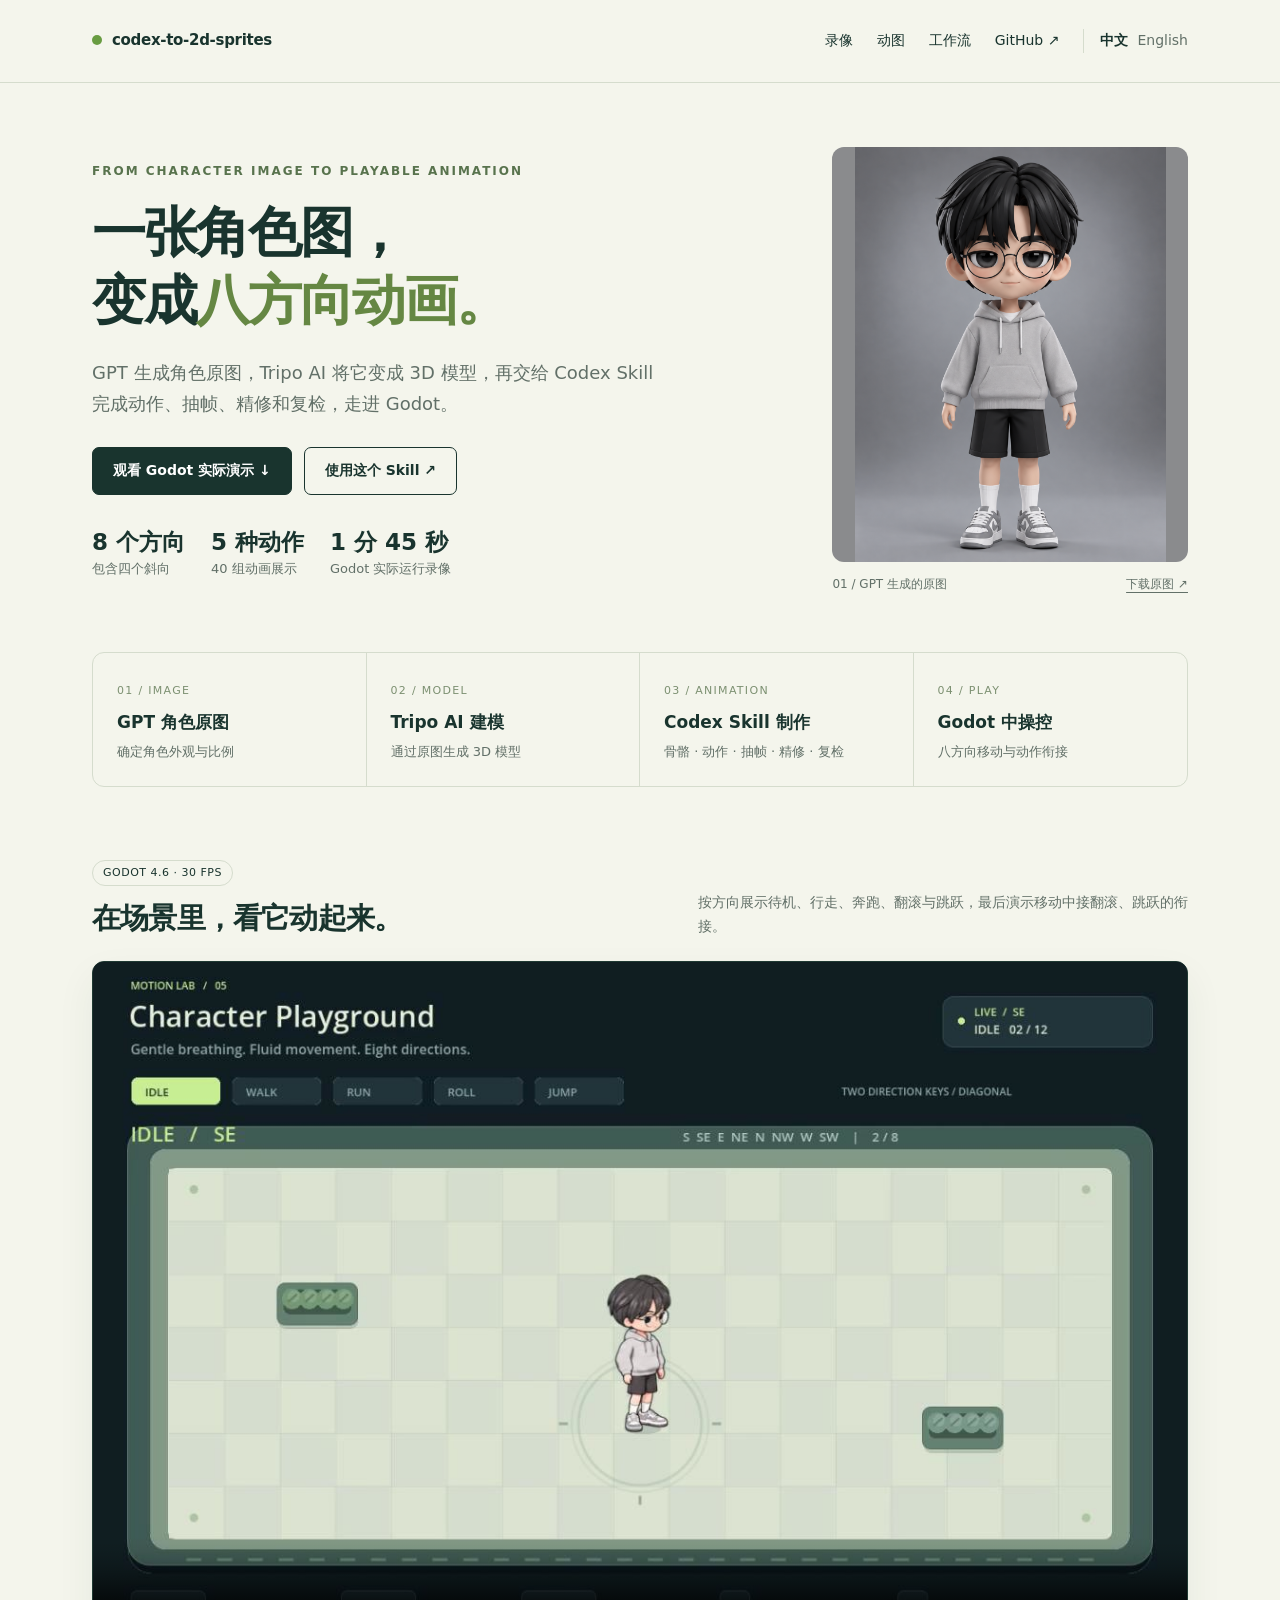
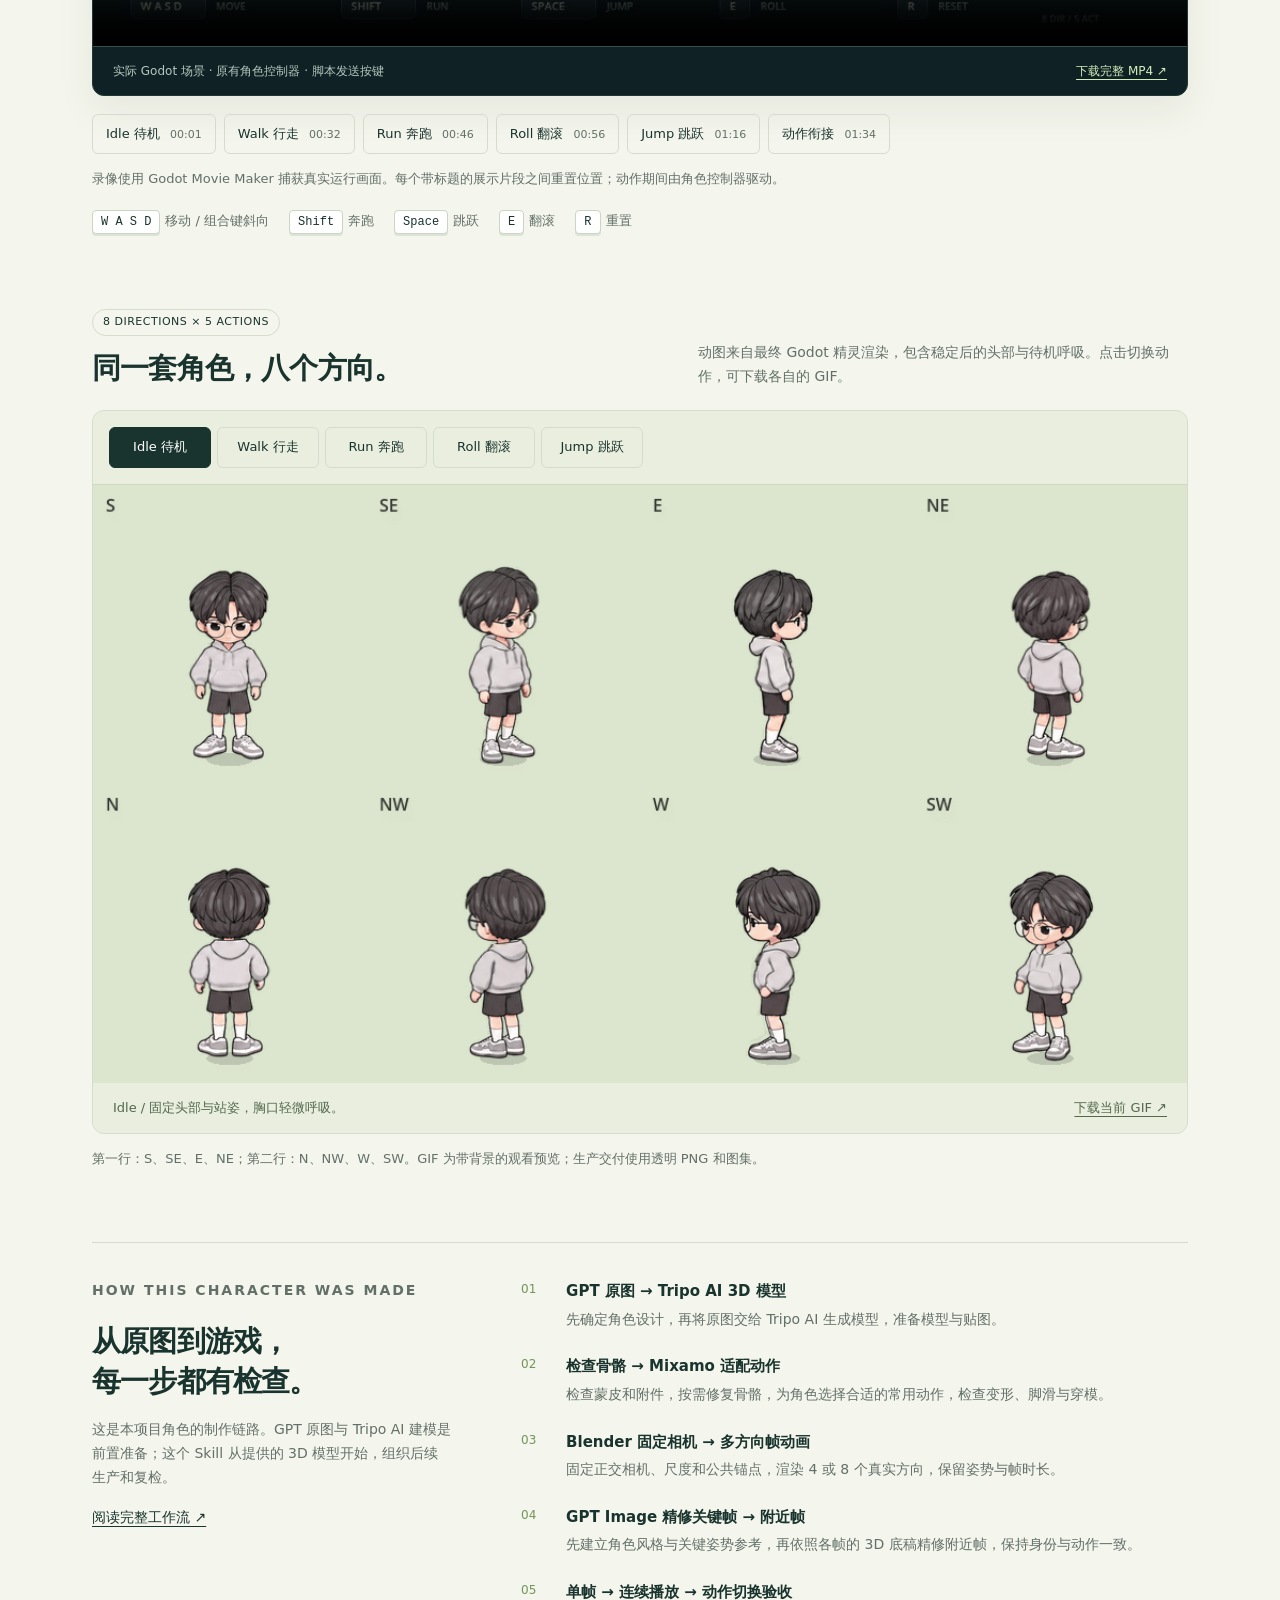
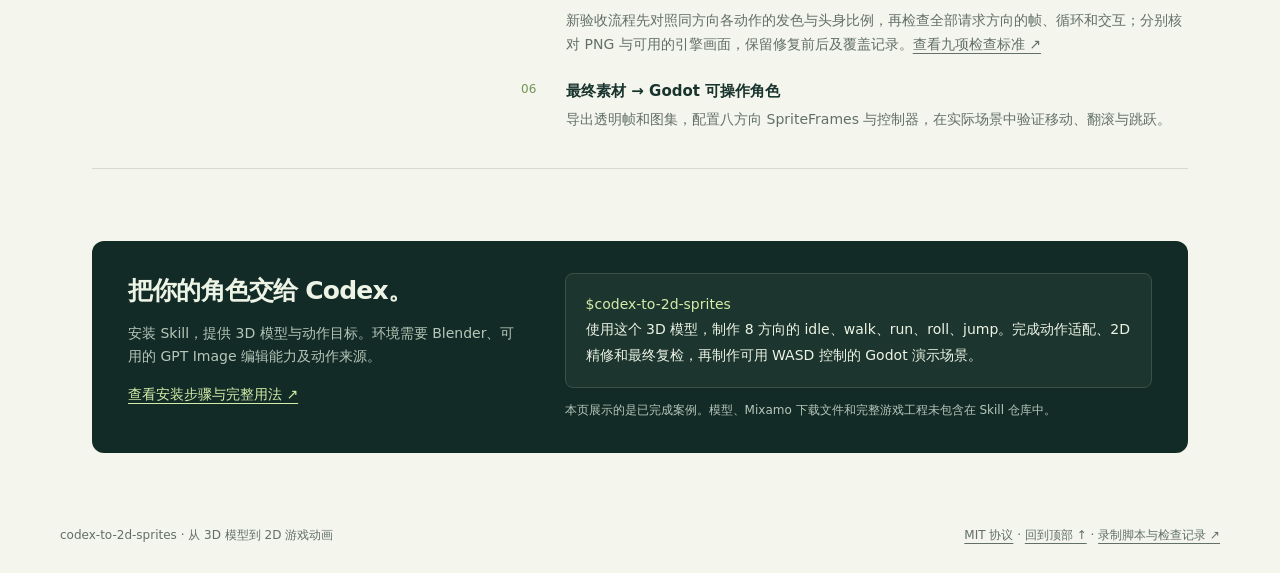
==== commit 534efeec: "Require visual QA across frames, playback and action transitions" ====
--- a/docs/index.html
+++ b/docs/index.html
@@ -32,7 +32,7 @@
     <p class="note">第一行：S、SE、E、NE；第二行：N、NW、W、SW。GIF 为带背景的观看预览；生产交付使用透明 PNG 和图集。</p>
     <noscript><p>查看其他动图：<a href="media/walk-8-directions.gif">行走</a> · <a href="media/run-8-directions.gif">奔跑</a> · <a href="media/roll-8-directions.gif">翻滚</a> · <a href="media/jump-8-directions.gif">跳跃</a></p></noscript>
   </section>
-  <section class="workflow" id="workflow" aria-labelledby="workflow-title"><div><p class="eyebrow">How this character was made</p><h2 id="workflow-title">从原图到游戏，<br>每一步都有检查。</h2><p>这是本项目角色的制作链路。GPT 原图与 Tripo AI 建模是前置准备；这个 Skill 从提供的 3D 模型开始，组织后续生产和复检。</p><a href="https://github.com/zhangrlll/codex-to-2d-sprites#1-整个-skill-的工作流程">阅读完整工作流 ↗</a></div><ol><li><strong>GPT 原图 → Tripo AI 3D 模型</strong><p>先确定角色设计，再将原图交给 Tripo AI 生成模型，准备模型与贴图。</p></li><li><strong>检查骨骼 → Mixamo 适配动作</strong><p>检查蒙皮和附件，按需修复骨骼，为角色选择合适的常用动作，检查变形、脚滑与穿模。</p></li><li><strong>Blender 固定相机 → 多方向帧动画</strong><p>固定正交相机、尺度和公共锚点，渲染 4 或 8 个真实方向，保留姿势与帧时长。</p></li><li><strong>GPT Image 精修关键帧 → 附近帧</strong><p>先建立角色风格与关键姿势参考，再依照各帧的 3D 底稿精修附近帧，保持身份与动作一致。</p></li><li><strong>逐帧校验 → 修复 → 连续播放复检</strong><p>检查比例、轮廓、呼吸、循环和动作衔接；发现问题后修改受影响部分，再回到播放验证。</p></li><li><strong>最终素材 → Godot 可操作角色</strong><p>导出透明帧和图集，配置八方向 SpriteFrames 与控制器，在实际场景中验证移动、翻滚与跳跃。</p></li></ol></section>
+  <section class="workflow" id="workflow" aria-labelledby="workflow-title"><div><p class="eyebrow">How this character was made</p><h2 id="workflow-title">从原图到游戏，<br>每一步都有检查。</h2><p>这是本项目角色的制作链路。GPT 原图与 Tripo AI 建模是前置准备；这个 Skill 从提供的 3D 模型开始，组织后续生产和复检。</p><a href="https://github.com/zhangrlll/codex-to-2d-sprites#1-整个-skill-的工作流程">阅读完整工作流 ↗</a></div><ol><li><strong>GPT 原图 → Tripo AI 3D 模型</strong><p>先确定角色设计，再将原图交给 Tripo AI 生成模型，准备模型与贴图。</p></li><li><strong>检查骨骼 → Mixamo 适配动作</strong><p>检查蒙皮和附件，按需修复骨骼，为角色选择合适的常用动作，检查变形、脚滑与穿模。</p></li><li><strong>Blender 固定相机 → 多方向帧动画</strong><p>固定正交相机、尺度和公共锚点，渲染 4 或 8 个真实方向，保留姿势与帧时长。</p></li><li><strong>GPT Image 精修关键帧 → 附近帧</strong><p>先建立角色风格与关键姿势参考，再依照各帧的 3D 底稿精修附近帧，保持身份与动作一致。</p></li><li><strong>单帧 → 连续播放 → 动作切换验收</strong><p>新验收流程先对照同方向各动作的发色与头身比例，再检查全部请求方向的帧、循环和交互；分别核对 PNG 与可用的引擎画面，保留修复前后及覆盖记录。<a href="https://github.com/zhangrlll/codex-to-2d-sprites/blob/main/skills/codex-to-2d-sprites/references/visual-qa.md">查看九项检查标准 ↗</a></p></li><li><strong>最终素材 → Godot 可操作角色</strong><p>导出透明帧和图集，配置八方向 SpriteFrames 与控制器，在实际场景中验证移动、翻滚与跳跃。</p></li></ol></section>
   <section class="start" id="use"><div><h2>把你的角色交给 Codex。</h2><p>安装 Skill，提供 3D 模型与动作目标。环境需要 Blender、可用的 GPT Image 编辑能力及动作来源。</p><p><a href="https://github.com/zhangrlll/codex-to-2d-sprites#2-整个-skill-的用法">查看安装步骤与完整用法 ↗</a></p></div><div><div class="prompt"><code>$codex-to-2d-sprites</code><br>使用这个 3D 模型，制作 8 方向的 idle、walk、run、roll、jump。完成动作适配、2D 精修和最终复检，再制作可用 WASD 控制的 Godot 演示场景。</div><p class="small">本页展示的是已完成案例。模型、Mixamo 下载文件和完整游戏工程未包含在 Skill 仓库中。</p></div></section>
 </main>
 <footer class="wrap foot"><span>codex-to-2d-sprites · 从 3D 模型到 2D 游戏动画</span><span><a href="https://github.com/zhangrlll/codex-to-2d-sprites/blob/main/LICENSE">MIT 协议</a> · <a href="#">回到顶部 ↑</a> · <a href="https://github.com/zhangrlll/codex-to-2d-sprites/tree/main/examples/recording">录制脚本与检查记录 ↗</a></span></footer>
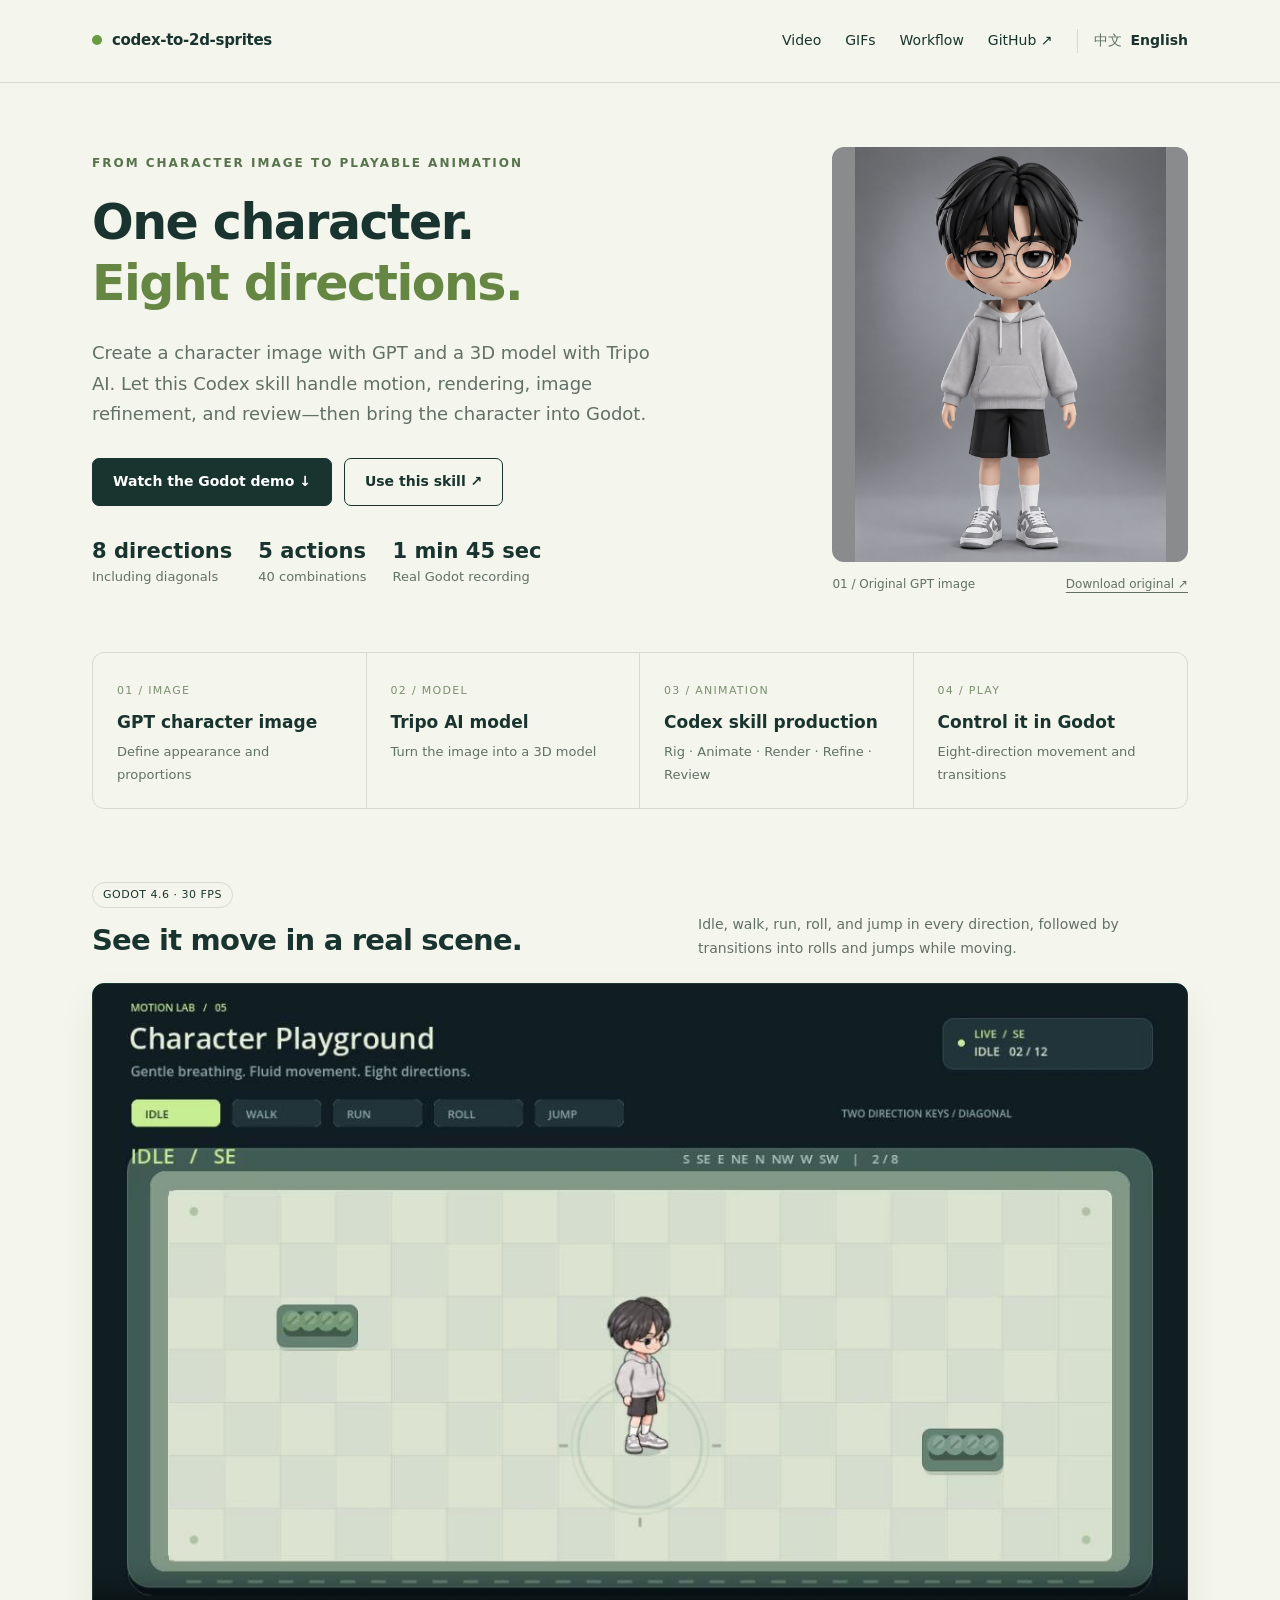
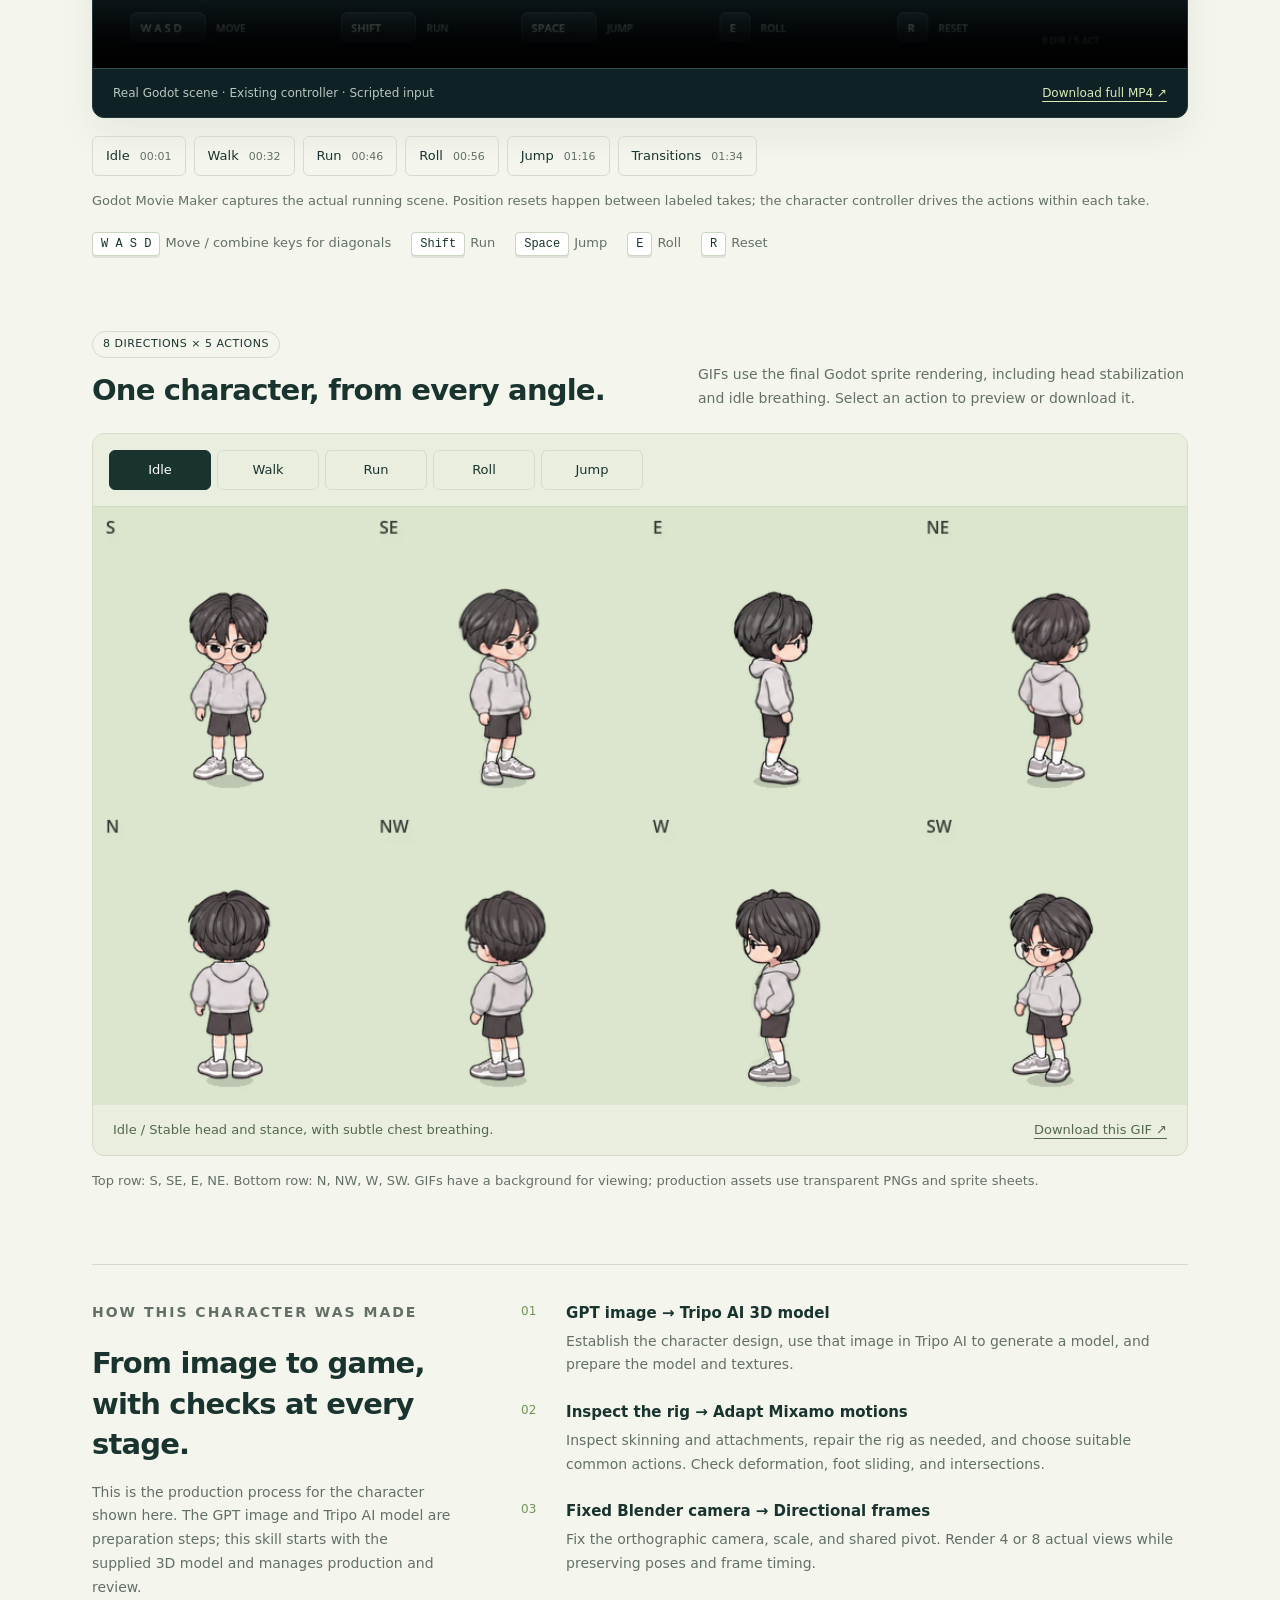
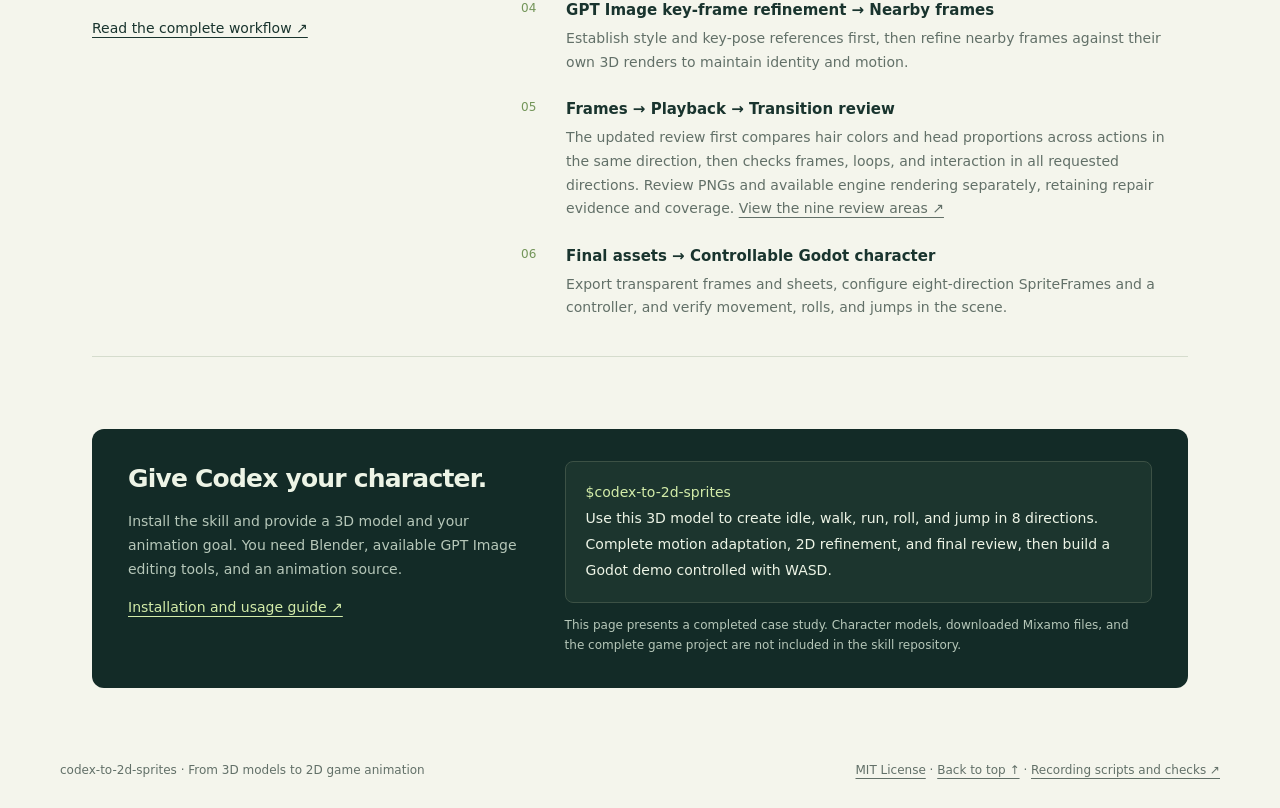
==== commit e7252c23: "Make English the default documentation and showcase language" ====
--- a/docs/index.html
+++ b/docs/index.html
@@ -1,40 +1,42 @@
 <!doctype html>
-<html lang="zh-CN">
+<html lang="en">
 <head>
   <meta charset="utf-8">
   <meta name="viewport" content="width=device-width, initial-scale=1">
-  <meta name="description" content="从 GPT 角色原图、Tripo AI 3D 模型，到 Codex Skill 制作的八方向动画与 Godot 实际运行录像。">
+  <meta name="description" content="From an original GPT character image and a Tripo AI 3D model to eight-direction sprites created with a Codex skill. Watch the real Godot scene recording.">
   <meta name="theme-color" content="#142a27">
-  <title>一张角色图，到八方向动画 · codex-to-2d-sprites</title>
-  <link rel="alternate" hreflang="zh-CN" href="index.html">
-  <link rel="alternate" hreflang="en" href="en.html">
+  <title>From character image to eight-direction animation · codex-to-2d-sprites</title>
+  <link rel="alternate" hreflang="zh-CN" href="zh-CN.html">
+  <link rel="alternate" hreflang="en" href="index.html">
+  <link rel="alternate" hreflang="x-default" href="index.html">
+  <link rel="canonical" href="https://zhangrlll.github.io/codex-to-2d-sprites/">
   <link rel="stylesheet" href="site.css">
   <script src="site.js" defer></script>
 </head>
 <body>
-<header><nav class="wrap" aria-label="主导航"><a class="brand" href="#"><span></span>codex-to-2d-sprites</a><div class="links"><a href="#video">录像</a><a href="#animations">动图</a><a class="optional" href="#workflow">工作流</a><a href="https://github.com/zhangrlll/codex-to-2d-sprites">GitHub ↗</a><div class="language-switch" role="group" aria-label="语言"><span aria-current="page">中文</span><a href="en.html" lang="en" hreflang="en" data-language>English</a></div></div></nav></header>
+<header><nav class="wrap" aria-label="Main navigation"><a class="brand" href="#"><span></span>codex-to-2d-sprites</a><div class="links"><a href="#video">Video</a><a href="#animations">GIFs</a><a class="optional" href="#workflow">Workflow</a><a href="https://github.com/zhangrlll/codex-to-2d-sprites">GitHub ↗</a><div class="language-switch" role="group" aria-label="Language"><a href="zh-CN.html" lang="zh-CN" hreflang="zh-CN" data-language>中文</a><span aria-current="page">English</span></div></div></nav></header>
 <main class="wrap">
   <div class="hero">
-    <div><p class="eyebrow">From character image to playable animation</p><h1>一张角色图，<br>变成<span>八方向动画。</span></h1><p class="lead">GPT 生成角色原图，Tripo AI 将它变成 3D 模型，再交给 Codex Skill 完成动作、抽帧、精修和复检，走进 Godot。</p><div class="actions"><a class="button primary" href="#video">观看 Godot 实际演示 ↓</a><a class="button" href="https://github.com/zhangrlll/codex-to-2d-sprites#2-整个-skill-的用法">使用这个 Skill ↗</a></div><div class="facts"><div><b>8 个方向</b>包含四个斜向</div><div><b>5 种动作</b>40 组动画展示</div><div><b>1 分 45 秒</b>Godot 实际运行录像</div></div></div>
-    <figure class="original"><a href="media/gpt-character-original.png" title="查看 GPT 生成的原图"><img src="media/gpt-character-original.png" width="1086" height="1448" alt="GPT 生成的角色原图：黑发眼镜男孩，灰色卫衣、黑色短裤与运动鞋"></a><figcaption><span>01 / GPT 生成的原图</span><a href="media/gpt-character-original.png" download>下载原图 ↗</a></figcaption></figure>
+    <div><p class="eyebrow">From character image to playable animation</p><h1>One character.<br><span>Eight directions.</span></h1><p class="lead">Create a character image with GPT and a 3D model with Tripo AI. Let this Codex skill handle motion, rendering, image refinement, and review—then bring the character into Godot.</p><div class="actions"><a class="button primary" href="#video">Watch the Godot demo ↓</a><a class="button" href="https://github.com/zhangrlll/codex-to-2d-sprites/blob/main/README.md#2-how-to-use-the-skill">Use this skill ↗</a></div><div class="facts"><div><b>8 directions</b>Including diagonals</div><div><b>5 actions</b>40 combinations</div><div><b>1 min 45 sec</b>Real Godot recording</div></div></div>
+    <figure class="original"><a href="media/gpt-character-original.png" title="View the original GPT image"><img src="media/gpt-character-original.png" width="1086" height="1448" alt="Original GPT character image: a boy with black hair, glasses, a gray hoodie, black shorts, and sneakers"></a><figcaption><span>01 / Original GPT image</span><a href="media/gpt-character-original.png" download>Download original ↗</a></figcaption></figure>
   </div>
-  <div class="pipeline" aria-label="完整制作链路"><div class="step"><small>01 / IMAGE</small><h3>GPT 角色原图</h3><p>确定角色外观与比例</p></div><div class="step"><small>02 / MODEL</small><h3>Tripo AI 建模</h3><p>通过原图生成 3D 模型</p></div><div class="step"><small>03 / ANIMATION</small><h3>Codex Skill 制作</h3><p>骨骼 · 动作 · 抽帧 · 精修 · 复检</p></div><div class="step"><small>04 / PLAY</small><h3>Godot 中操控</h3><p>八方向移动与动作衔接</p></div></div>
+  <div class="pipeline" aria-label="Complete production pipeline"><div class="step"><small>01 / IMAGE</small><h3>GPT character image</h3><p>Define appearance and proportions</p></div><div class="step"><small>02 / MODEL</small><h3>Tripo AI model</h3><p>Turn the image into a 3D model</p></div><div class="step"><small>03 / ANIMATION</small><h3>Codex skill production</h3><p>Rig · Animate · Render · Refine · Review</p></div><div class="step"><small>04 / PLAY</small><h3>Control it in Godot</h3><p>Eight-direction movement and transitions</p></div></div>
   <section id="video" aria-labelledby="video-title">
-    <div class="section-head"><div><span class="badge">GODOT 4.6 · 30 FPS</span><h2 id="video-title">在场景里，看它动起来。</h2></div><p>按方向展示待机、行走、奔跑、翻滚与跳跃，最后演示移动中接翻滚、跳跃的衔接。</p></div>
-    <div class="player"><video id="demo-video" controls playsinline preload="metadata" poster="media/godot-poster.jpg" aria-label="Godot 八方向五动作演示录像"><source src="media/godot-eight-directions.mp4" type="video/mp4">浏览器无法播放时，请<a href="media/godot-eight-directions.mp4">下载 MP4 录像</a>。</video><div class="video-bar"><span>实际 Godot 场景 · 原有角色控制器 · 脚本发送按键</span><a href="media/godot-eight-directions.mp4" download>下载完整 MP4 ↗</a></div></div>
-    <div class="chapters" aria-label="跳转到录像章节"><button data-seek="1.467">Idle 待机 <span>00:01</span></button><button data-seek="32.133">Walk 行走 <span>00:32</span></button><button data-seek="46.8">Run 奔跑 <span>00:46</span></button><button data-seek="56.667">Roll 翻滚 <span>00:56</span></button><button data-seek="76.133">Jump 跳跃 <span>01:16</span></button><button data-seek="94">动作衔接 <span>01:34</span></button></div>
-    <p class="note" id="video-note" aria-live="polite">录像使用 Godot Movie Maker 捕获真实运行画面。每个带标题的展示片段之间重置位置；动作期间由角色控制器驱动。</p>
-    <div class="keys" aria-label="Godot 场景操作说明"><span><kbd>W A S D</kbd>移动 / 组合键斜向</span><span><kbd>Shift</kbd>奔跑</span><span><kbd>Space</kbd>跳跃</span><span><kbd>E</kbd>翻滚</span><span><kbd>R</kbd>重置</span></div>
+    <div class="section-head"><div><span class="badge">GODOT 4.6 · 30 FPS</span><h2 id="video-title">See it move in a real scene.</h2></div><p>Idle, walk, run, roll, and jump in every direction, followed by transitions into rolls and jumps while moving.</p></div>
+    <div class="player"><video id="demo-video" controls playsinline preload="metadata" poster="media/godot-poster.jpg" aria-label="Godot recording of eight directions and five actions"><source src="media/godot-eight-directions.mp4" type="video/mp4">If your browser cannot play this video, <a href="media/godot-eight-directions.mp4">download the MP4 recording</a>.</video><div class="video-bar"><span>Real Godot scene · Existing controller · Scripted input</span><a href="media/godot-eight-directions.mp4" download>Download full MP4 ↗</a></div></div>
+    <div class="chapters" aria-label="Jump to a video chapter"><button data-seek="1.467">Idle <span>00:01</span></button><button data-seek="32.133">Walk <span>00:32</span></button><button data-seek="46.8">Run <span>00:46</span></button><button data-seek="56.667">Roll <span>00:56</span></button><button data-seek="76.133">Jump <span>01:16</span></button><button data-seek="94">Transitions <span>01:34</span></button></div>
+    <p class="note" id="video-note" aria-live="polite">Godot Movie Maker captures the actual running scene. Position resets happen between labeled takes; the character controller drives the actions within each take.</p>
+    <div class="keys" aria-label="Godot scene controls"><span><kbd>W A S D</kbd>Move / combine keys for diagonals</span><span><kbd>Shift</kbd>Run</span><span><kbd>Space</kbd>Jump</span><span><kbd>E</kbd>Roll</span><span><kbd>R</kbd>Reset</span></div>
   </section>
   <section id="animations" aria-labelledby="animation-title">
-    <div class="section-head"><div><span class="badge">8 DIRECTIONS × 5 ACTIONS</span><h2 id="animation-title">同一套角色，八个方向。</h2></div><p>动图来自最终 Godot 精灵渲染，包含稳定后的头部与待机呼吸。点击切换动作，可下载各自的 GIF。</p></div>
-    <div class="gallery"><div class="tabs" role="group" aria-label="选择预览动作"><button data-action="idle" aria-pressed="true">Idle 待机</button><button data-action="walk" aria-pressed="false">Walk 行走</button><button data-action="run" aria-pressed="false">Run 奔跑</button><button data-action="roll" aria-pressed="false">Roll 翻滚</button><button data-action="jump" aria-pressed="false">Jump 跳跃</button></div><img id="animation-preview" class="preview" src="media/idle-8-directions.gif" width="1024" height="560" alt="Idle 待机动画：S、SE、E、NE、N、NW、W、SW 八个方向" loading="lazy"><div class="gallery-footer"><p id="animation-note" aria-live="polite">Idle / 固定头部与站姿，胸口轻微呼吸。</p><a id="gif-download" href="media/idle-8-directions.gif" download>下载当前 GIF ↗</a></div></div>
-    <p class="note">第一行：S、SE、E、NE；第二行：N、NW、W、SW。GIF 为带背景的观看预览；生产交付使用透明 PNG 和图集。</p>
-    <noscript><p>查看其他动图：<a href="media/walk-8-directions.gif">行走</a> · <a href="media/run-8-directions.gif">奔跑</a> · <a href="media/roll-8-directions.gif">翻滚</a> · <a href="media/jump-8-directions.gif">跳跃</a></p></noscript>
+    <div class="section-head"><div><span class="badge">8 DIRECTIONS × 5 ACTIONS</span><h2 id="animation-title">One character, from every angle.</h2></div><p>GIFs use the final Godot sprite rendering, including head stabilization and idle breathing. Select an action to preview or download it.</p></div>
+    <div class="gallery"><div class="tabs" role="group" aria-label="Choose an animation"><button data-action="idle" aria-pressed="true">Idle</button><button data-action="walk" aria-pressed="false">Walk</button><button data-action="run" aria-pressed="false">Run</button><button data-action="roll" aria-pressed="false">Roll</button><button data-action="jump" aria-pressed="false">Jump</button></div><img id="animation-preview" class="preview" src="media/idle-8-directions.gif" width="1024" height="560" alt="Idle animation in eight directions: S, SE, E, NE, N, NW, W, SW" loading="lazy"><div class="gallery-footer"><p id="animation-note" aria-live="polite">Idle / Stable head and stance, with subtle chest breathing.</p><a id="gif-download" href="media/idle-8-directions.gif" download>Download this GIF ↗</a></div></div>
+    <p class="note">Top row: S, SE, E, NE. Bottom row: N, NW, W, SW. GIFs have a background for viewing; production assets use transparent PNGs and sprite sheets.</p>
+    <noscript><p>View other animations: <a href="media/walk-8-directions.gif">Walk</a> · <a href="media/run-8-directions.gif">Run</a> · <a href="media/roll-8-directions.gif">Roll</a> · <a href="media/jump-8-directions.gif">Jump</a></p></noscript>
   </section>
-  <section class="workflow" id="workflow" aria-labelledby="workflow-title"><div><p class="eyebrow">How this character was made</p><h2 id="workflow-title">从原图到游戏，<br>每一步都有检查。</h2><p>这是本项目角色的制作链路。GPT 原图与 Tripo AI 建模是前置准备；这个 Skill 从提供的 3D 模型开始，组织后续生产和复检。</p><a href="https://github.com/zhangrlll/codex-to-2d-sprites#1-整个-skill-的工作流程">阅读完整工作流 ↗</a></div><ol><li><strong>GPT 原图 → Tripo AI 3D 模型</strong><p>先确定角色设计，再将原图交给 Tripo AI 生成模型，准备模型与贴图。</p></li><li><strong>检查骨骼 → Mixamo 适配动作</strong><p>检查蒙皮和附件，按需修复骨骼，为角色选择合适的常用动作，检查变形、脚滑与穿模。</p></li><li><strong>Blender 固定相机 → 多方向帧动画</strong><p>固定正交相机、尺度和公共锚点，渲染 4 或 8 个真实方向，保留姿势与帧时长。</p></li><li><strong>GPT Image 精修关键帧 → 附近帧</strong><p>先建立角色风格与关键姿势参考，再依照各帧的 3D 底稿精修附近帧，保持身份与动作一致。</p></li><li><strong>单帧 → 连续播放 → 动作切换验收</strong><p>新验收流程先对照同方向各动作的发色与头身比例，再检查全部请求方向的帧、循环和交互；分别核对 PNG 与可用的引擎画面，保留修复前后及覆盖记录。<a href="https://github.com/zhangrlll/codex-to-2d-sprites/blob/main/skills/codex-to-2d-sprites/references/visual-qa.md">查看九项检查标准 ↗</a></p></li><li><strong>最终素材 → Godot 可操作角色</strong><p>导出透明帧和图集，配置八方向 SpriteFrames 与控制器，在实际场景中验证移动、翻滚与跳跃。</p></li></ol></section>
-  <section class="start" id="use"><div><h2>把你的角色交给 Codex。</h2><p>安装 Skill，提供 3D 模型与动作目标。环境需要 Blender、可用的 GPT Image 编辑能力及动作来源。</p><p><a href="https://github.com/zhangrlll/codex-to-2d-sprites#2-整个-skill-的用法">查看安装步骤与完整用法 ↗</a></p></div><div><div class="prompt"><code>$codex-to-2d-sprites</code><br>使用这个 3D 模型，制作 8 方向的 idle、walk、run、roll、jump。完成动作适配、2D 精修和最终复检，再制作可用 WASD 控制的 Godot 演示场景。</div><p class="small">本页展示的是已完成案例。模型、Mixamo 下载文件和完整游戏工程未包含在 Skill 仓库中。</p></div></section>
+  <section class="workflow" id="workflow" aria-labelledby="workflow-title"><div><p class="eyebrow">How this character was made</p><h2 id="workflow-title">From image to game,<br>with checks at every stage.</h2><p>This is the production process for the character shown here. The GPT image and Tripo AI model are preparation steps; this skill starts with the supplied 3D model and manages production and review.</p><a href="https://github.com/zhangrlll/codex-to-2d-sprites/blob/main/README.md#1-the-skill-workflow">Read the complete workflow ↗</a></div><ol><li><strong>GPT image → Tripo AI 3D model</strong><p>Establish the character design, use that image in Tripo AI to generate a model, and prepare the model and textures.</p></li><li><strong>Inspect the rig → Adapt Mixamo motions</strong><p>Inspect skinning and attachments, repair the rig as needed, and choose suitable common actions. Check deformation, foot sliding, and intersections.</p></li><li><strong>Fixed Blender camera → Directional frames</strong><p>Fix the orthographic camera, scale, and shared pivot. Render 4 or 8 actual views while preserving poses and frame timing.</p></li><li><strong>GPT Image key-frame refinement → Nearby frames</strong><p>Establish style and key-pose references first, then refine nearby frames against their own 3D renders to maintain identity and motion.</p></li><li><strong>Frames → Playback → Transition review</strong><p>The updated review first compares hair colors and head proportions across actions in the same direction, then checks frames, loops, and interaction in all requested directions. Review PNGs and available engine rendering separately, retaining repair evidence and coverage. <a href="https://github.com/zhangrlll/codex-to-2d-sprites/blob/main/README.md#⑥-verify-revise-and-verify-again">View the nine review areas ↗</a></p></li><li><strong>Final assets → Controllable Godot character</strong><p>Export transparent frames and sheets, configure eight-direction SpriteFrames and a controller, and verify movement, rolls, and jumps in the scene.</p></li></ol></section>
+  <section class="start" id="use"><div><h2>Give Codex your character.</h2><p>Install the skill and provide a 3D model and your animation goal. You need Blender, available GPT Image editing tools, and an animation source.</p><p><a href="https://github.com/zhangrlll/codex-to-2d-sprites/blob/main/README.md#2-how-to-use-the-skill">Installation and usage guide ↗</a></p></div><div><div class="prompt"><code>$codex-to-2d-sprites</code><br>Use this 3D model to create idle, walk, run, roll, and jump in 8 directions. Complete motion adaptation, 2D refinement, and final review, then build a Godot demo controlled with WASD.</div><p class="small">This page presents a completed case study. Character models, downloaded Mixamo files, and the complete game project are not included in the skill repository.</p></div></section>
 </main>
-<footer class="wrap foot"><span>codex-to-2d-sprites · 从 3D 模型到 2D 游戏动画</span><span><a href="https://github.com/zhangrlll/codex-to-2d-sprites/blob/main/LICENSE">MIT 协议</a> · <a href="#">回到顶部 ↑</a> · <a href="https://github.com/zhangrlll/codex-to-2d-sprites/tree/main/examples/recording">录制脚本与检查记录 ↗</a></span></footer>
+<footer class="wrap foot"><span>codex-to-2d-sprites · From 3D models to 2D game animation</span><span><a href="https://github.com/zhangrlll/codex-to-2d-sprites/blob/main/LICENSE">MIT License</a> · <a href="#">Back to top ↑</a> · <a href="https://github.com/zhangrlll/codex-to-2d-sprites/blob/main/examples/recording/README.md">Recording scripts and checks ↗</a></span></footer>
 </body>
 </html>
